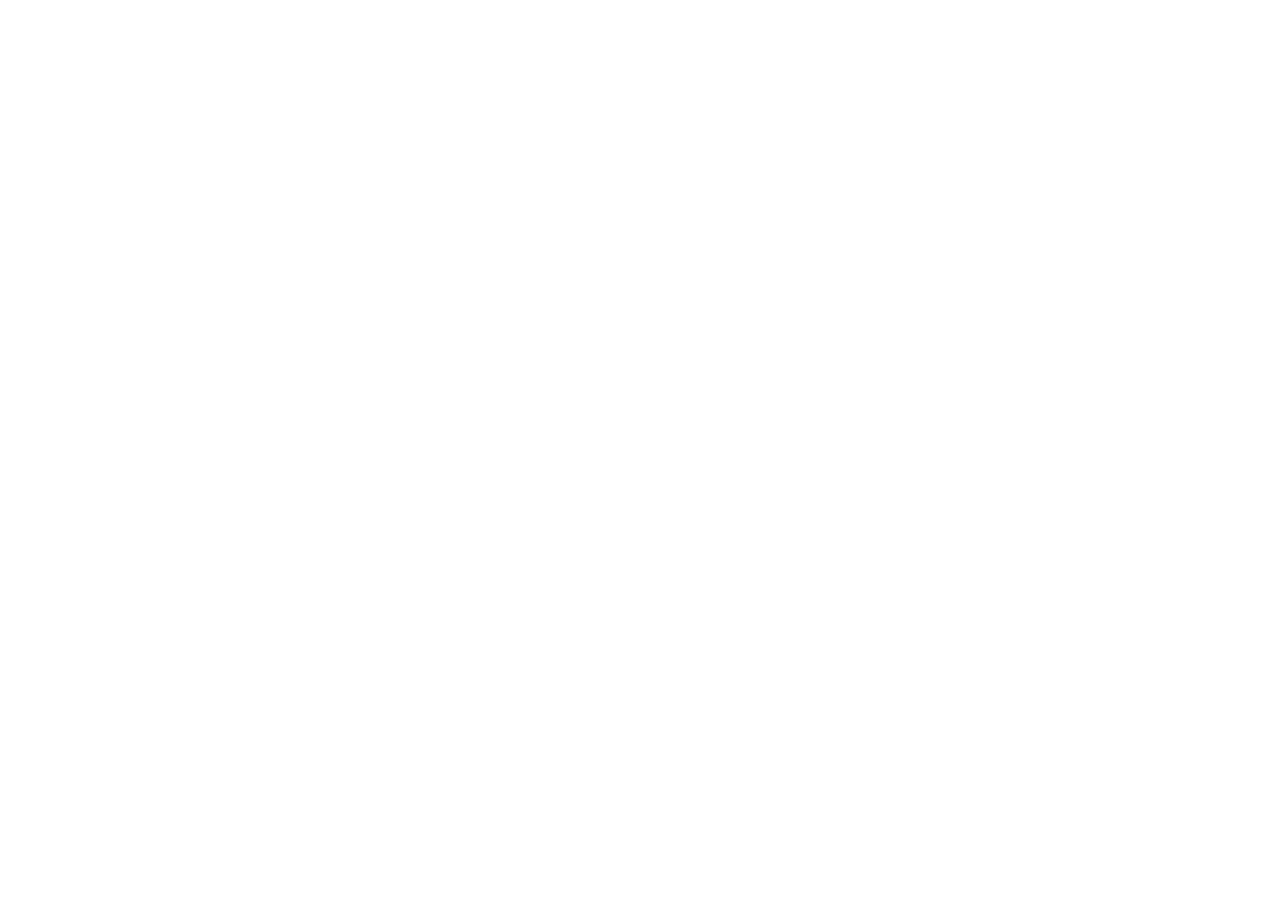
==== index.html @ 4e1a23d3 "init project" ====
<!DOCTYPE html>
<html lang="en">
<head>
  <meta charset="UTF-8">
  <meta http-equiv="X-UA-Compatible" content="IE=edge">
  <meta name="viewport" content="width=device-width, initial-scale=1.0">
  <title>Document</title>
</head>
<body>
  
</body>
</html>
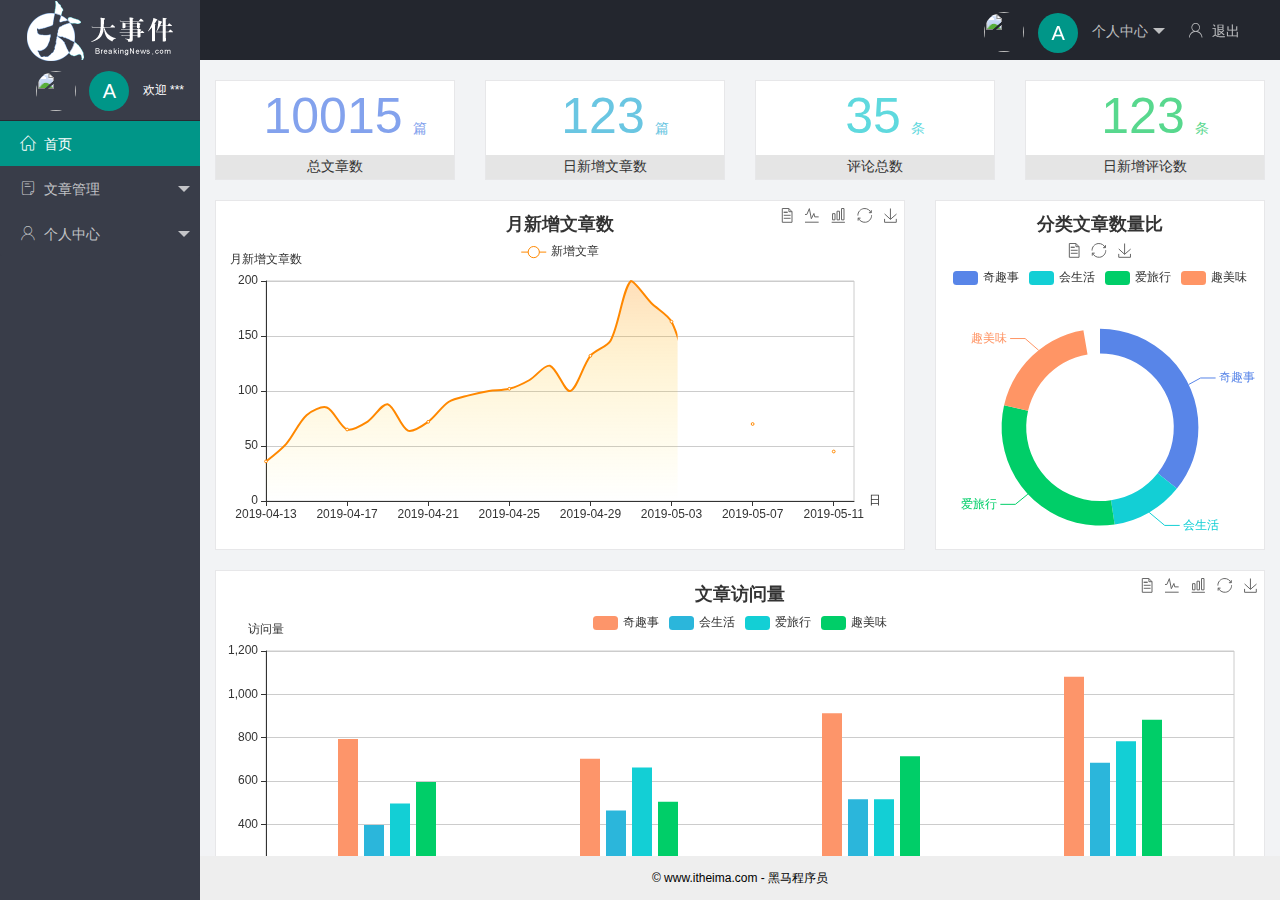
==== commit 43082d09: "完成了首页功能的开发" ====
--- a/index.html
+++ b/index.html
@@ -1,12 +1,97 @@
 <!DOCTYPE html>
 <html lang="en">
+
 <head>
   <meta charset="UTF-8">
   <meta http-equiv="X-UA-Compatible" content="IE=edge">
   <meta name="viewport" content="width=device-width, initial-scale=1.0">
-  <title>Document</title>
+  <title>后台首页</title>
+  <!-- 导入layui样式表 -->
+  <link rel="stylesheet" href="./assets/lib/layui/css/layui.css">
+  <!-- 导入字体图标库 -->
+  <link rel="stylesheet" href="./assets/fonts/iconfont.css">
+  <!-- 导入自己的样式表 -->
+  <link rel="stylesheet" href="./assets/css/index.css">
 </head>
+
 <body>
-  
+  <div class="layui-layout layui-layout-admin">
+    <div class="layui-header">
+      <div class="layui-logo layui-hide-xs layui-bg-black">
+        <img src="./assets/images/logo.png" alt="">
+      </div>
+      <!-- 头部区域（可配合layui 已有的水平导航） -->
+      <ul class="layui-nav layui-layout-right">
+        <li class="layui-nav-item layui-hide layui-show-md-inline-block">
+          <a href="javascript:;">
+            <img src="//tva1.sinaimg.cn/crop.0.0.118.118.180/5db11ff4gw1e77d3nqrv8j203b03cweg.jpg"
+              class="layui-nav-img">
+            <span class="text-avatar">A</span>
+            个人中心
+          </a>
+          <dl class="layui-nav-child">
+            <dd><a href="">基本资料</a></dd>
+            <dd><a href="">更换头像</a></dd>
+            <dd><a href="">重置密码</a></dd>
+          </dl>
+        </li>
+        <li class="layui-nav-item" lay-header-event="menuRight" lay-unselect>
+          <a href="javascript:;" id="btnLogout"><span class="iconfont icon-user
+            "></span>退出</a>
+        </li>
+      </ul>
+    </div>
+
+    <div class="layui-side layui-bg-black">
+      <div class="layui-side-scroll">
+        <!-- 左侧导航区域（可配合layui已有的垂直导航） -->
+        <div class="userinfo">
+          <img src="//tva1.sinaimg.cn/crop.0.0.118.118.180/5db11ff4gw1e77d3nqrv8j203b03cweg.jpg" class="layui-nav-img">
+          <span class="text-avatar">A</span>
+          <span id="welcome">欢迎 ***</span>
+        </div>
+        <ul class="layui-nav layui-nav-tree" lay-shrink="all">
+          <li class="layui-nav-item layui-this"><a href="./home/dashboard.html" target="fm"><span
+                class="iconfont icon-home"></span>首页</a></li>
+          <li class="layui-nav-item">
+            <a class="" href="javascript:;"><span class="iconfont icon-16"></span>文章管理</a>
+            <dl class="layui-nav-child">
+              <dd><a href="javascript:;"><i class="layui-icon layui-icon-app"></i>文章类别</a></dd>
+              <dd><a href="javascript:;"><i class="layui-icon layui-icon-app"></i>文章列表</a></dd>
+              <dd><a href="javascript:;"><i class="layui-icon layui-icon-app"></i>发表文章</a></dd>
+            </dl>
+          </li>
+          <li class="layui-nav-item">
+            <a href="javascript:;"><span class="iconfont icon-user
+              "></span>个人中心</a>
+            <dl class="layui-nav-child">
+              <dd><a href="javascript:;"><i class="layui-icon layui-icon-app"></i>基本资料</a></dd>
+              <dd><a href="javascript:;"><i class="layui-icon layui-icon-app"></i>更换头像</a></dd>
+              <dd><a href="javascript:;"><i class="layui-icon layui-icon-app"></i>重置密码</a></dd>
+            </dl>
+          </li>
+        </ul>
+      </div>
+    </div>
+
+    <div class="layui-body">
+      <!-- 内容主体区域 -->
+      <iframe name="fm" src="./home/dashboard.html" frameborder="0"></iframe>
+    </div>
+
+    <div class="layui-footer">
+      <!-- 底部固定区域 -->
+      © www.itheima.com - 黑马程序员
+    </div>
+  </div>
+  <!-- 导入layui.js文件 -->
+  <script src="./assets/lib/layui/layui.all.js"></script>
+  <!-- 导入jQuery -->
+  <script src="./assets/lib/jquery.js"></script>
+  <!-- 导入自己封装的baseAPI -->
+  <script src="./assets/js/baseAPI.js"></script>
+  <!-- 导入自己的index.js文件 -->
+  <script src="./assets/js/index.js"></script>
 </body>
+
 </html>--- a/assets/lib/layui/css/layui.css
+++ b/assets/lib/layui/css/layui.css
@@ -0,0 +1,2 @@
+/** layui-v2.5.5 MIT License By https://www.layui.com */
+ .layui-inline,img{display:inline-block;vertical-align:middle}h1,h2,h3,h4,h5,h6{font-weight:400}.layui-edge,.layui-header,.layui-inline,.layui-main{position:relative}.layui-body,.layui-edge,.layui-elip{overflow:hidden}.layui-btn,.layui-edge,.layui-inline,img{vertical-align:middle}.layui-btn,.layui-disabled,.layui-icon,.layui-unselect{-moz-user-select:none;-webkit-user-select:none;-ms-user-select:none}.layui-elip,.layui-form-checkbox span,.layui-form-pane .layui-form-label{text-overflow:ellipsis;white-space:nowrap}.layui-breadcrumb,.layui-tree-btnGroup{visibility:hidden}blockquote,body,button,dd,div,dl,dt,form,h1,h2,h3,h4,h5,h6,input,li,ol,p,pre,td,textarea,th,ul{margin:0;padding:0;-webkit-tap-highlight-color:rgba(0,0,0,0)}a:active,a:hover{outline:0}img{border:none}li{list-style:none}table{border-collapse:collapse;border-spacing:0}h4,h5,h6{font-size:100%}button,input,optgroup,option,select,textarea{font-family:inherit;font-size:inherit;font-style:inherit;font-weight:inherit;outline:0}pre{white-space:pre-wrap;white-space:-moz-pre-wrap;white-space:-pre-wrap;white-space:-o-pre-wrap;word-wrap:break-word}body{line-height:24px;font:14px Helvetica Neue,Helvetica,PingFang SC,Tahoma,Arial,sans-serif}hr{height:1px;margin:10px 0;border:0;clear:both}a{color:#333;text-decoration:none}a:hover{color:#777}a cite{font-style:normal;*cursor:pointer}.layui-border-box,.layui-border-box *{box-sizing:border-box}.layui-box,.layui-box *{box-sizing:content-box}.layui-clear{clear:both;*zoom:1}.layui-clear:after{content:'\20';clear:both;*zoom:1;display:block;height:0}.layui-inline{*display:inline;*zoom:1}.layui-edge{display:inline-block;width:0;height:0;border-width:6px;border-style:dashed;border-color:transparent}.layui-edge-top{top:-4px;border-bottom-color:#999;border-bottom-style:solid}.layui-edge-right{border-left-color:#999;border-left-style:solid}.layui-edge-bottom{top:2px;border-top-color:#999;border-top-style:solid}.layui-edge-left{border-right-color:#999;border-right-style:solid}.layui-disabled,.layui-disabled:hover{color:#d2d2d2!important;cursor:not-allowed!important}.layui-circle{border-radius:100%}.layui-show{display:block!important}.layui-hide{display:none!important}@font-face{font-family:layui-icon;src:url(../font/iconfont.eot?v=250);src:url(../font/iconfont.eot?v=250#iefix) format('embedded-opentype'),url(../font/iconfont.woff2?v=250) format('woff2'),url(../font/iconfont.woff?v=250) format('woff'),url(../font/iconfont.ttf?v=250) format('truetype'),url(../font/iconfont.svg?v=250#layui-icon) format('svg')}.layui-icon{font-family:layui-icon!important;font-size:16px;font-style:normal;-webkit-font-smoothing:antialiased;-moz-osx-font-smoothing:grayscale}.layui-icon-reply-fill:before{content:"\e611"}.layui-icon-set-fill:before{content:"\e614"}.layui-icon-menu-fill:before{content:"\e60f"}.layui-icon-search:before{content:"\e615"}.layui-icon-share:before{content:"\e641"}.layui-icon-set-sm:before{content:"\e620"}.layui-icon-engine:before{content:"\e628"}.layui-icon-close:before{content:"\1006"}.layui-icon-close-fill:before{content:"\1007"}.layui-icon-chart-screen:before{content:"\e629"}.layui-icon-star:before{content:"\e600"}.layui-icon-circle-dot:before{content:"\e617"}.layui-icon-chat:before{content:"\e606"}.layui-icon-release:before{content:"\e609"}.layui-icon-list:before{content:"\e60a"}.layui-icon-chart:before{content:"\e62c"}.layui-icon-ok-circle:before{content:"\1005"}.layui-icon-layim-theme:before{content:"\e61b"}.layui-icon-table:before{content:"\e62d"}.layui-icon-right:before{content:"\e602"}.layui-icon-left:before{content:"\e603"}.layui-icon-cart-simple:before{content:"\e698"}.layui-icon-face-cry:before{content:"\e69c"}.layui-icon-face-smile:before{content:"\e6af"}.layui-icon-survey:before{content:"\e6b2"}.layui-icon-tree:before{content:"\e62e"}.layui-icon-upload-circle:before{content:"\e62f"}.layui-icon-add-circle:before{content:"\e61f"}.layui-icon-download-circle:before{content:"\e601"}.layui-icon-templeate-1:before{content:"\e630"}.layui-icon-util:before{content:"\e631"}.layui-icon-face-surprised:before{content:"\e664"}.layui-icon-edit:before{content:"\e642"}.layui-icon-speaker:before{content:"\e645"}.layui-icon-down:before{content:"\e61a"}.layui-icon-file:before{content:"\e621"}.layui-icon-layouts:before{content:"\e632"}.layui-icon-rate-half:before{content:"\e6c9"}.layui-icon-add-circle-fine:before{content:"\e608"}.layui-icon-prev-circle:before{content:"\e633"}.layui-icon-read:before{content:"\e705"}.layui-icon-404:before{content:"\e61c"}.layui-icon-carousel:before{content:"\e634"}.layui-icon-help:before{content:"\e607"}.layui-icon-code-circle:before{content:"\e635"}.layui-icon-water:before{content:"\e636"}.layui-icon-username:before{content:"\e66f"}.layui-icon-find-fill:before{content:"\e670"}.layui-icon-about:before{content:"\e60b"}.layui-icon-location:before{content:"\e715"}.layui-icon-up:before{content:"\e619"}.layui-icon-pause:before{content:"\e651"}.layui-icon-date:before{content:"\e637"}.layui-icon-layim-uploadfile:before{content:"\e61d"}.layui-icon-delete:before{content:"\e640"}.layui-icon-play:before{content:"\e652"}.layui-icon-top:before{content:"\e604"}.layui-icon-friends:before{content:"\e612"}.layui-icon-refresh-3:before{content:"\e9aa"}.layui-icon-ok:before{content:"\e605"}.layui-icon-layer:before{content:"\e638"}.layui-icon-face-smile-fine:before{content:"\e60c"}.layui-icon-dollar:before{content:"\e659"}.layui-icon-group:before{content:"\e613"}.layui-icon-layim-download:before{content:"\e61e"}.layui-icon-picture-fine:before{content:"\e60d"}.layui-icon-link:before{content:"\e64c"}.layui-icon-diamond:before{content:"\e735"}.layui-icon-log:before{content:"\e60e"}.layui-icon-rate-solid:before{content:"\e67a"}.layui-icon-fonts-del:before{content:"\e64f"}.layui-icon-unlink:before{content:"\e64d"}.layui-icon-fonts-clear:before{content:"\e639"}.layui-icon-triangle-r:before{content:"\e623"}.layui-icon-circle:before{content:"\e63f"}.layui-icon-radio:before{content:"\e643"}.layui-icon-align-center:before{content:"\e647"}.layui-icon-align-right:before{content:"\e648"}.layui-icon-align-left:before{content:"\e649"}.layui-icon-loading-1:before{content:"\e63e"}.layui-icon-return:before{content:"\e65c"}.layui-icon-fonts-strong:before{content:"\e62b"}.layui-icon-upload:before{content:"\e67c"}.layui-icon-dialogue:before{content:"\e63a"}.layui-icon-video:before{content:"\e6ed"}.layui-icon-headset:before{content:"\e6fc"}.layui-icon-cellphone-fine:before{content:"\e63b"}.layui-icon-add-1:before{content:"\e654"}.layui-icon-face-smile-b:before{content:"\e650"}.layui-icon-fonts-html:before{content:"\e64b"}.layui-icon-form:before{content:"\e63c"}.layui-icon-cart:before{content:"\e657"}.layui-icon-camera-fill:before{content:"\e65d"}.layui-icon-tabs:before{content:"\e62a"}.layui-icon-fonts-code:before{content:"\e64e"}.layui-icon-fire:before{content:"\e756"}.layui-icon-set:before{content:"\e716"}.layui-icon-fonts-u:before{content:"\e646"}.layui-icon-triangle-d:before{content:"\e625"}.layui-icon-tips:before{content:"\e702"}.layui-icon-picture:before{content:"\e64a"}.layui-icon-more-vertical:before{content:"\e671"}.layui-icon-flag:before{content:"\e66c"}.layui-icon-loading:before{content:"\e63d"}.layui-icon-fonts-i:before{content:"\e644"}.layui-icon-refresh-1:before{content:"\e666"}.layui-icon-rmb:before{content:"\e65e"}.layui-icon-home:before{content:"\e68e"}.layui-icon-user:before{content:"\e770"}.layui-icon-notice:before{content:"\e667"}.layui-icon-login-weibo:before{content:"\e675"}.layui-icon-voice:before{content:"\e688"}.layui-icon-upload-drag:before{content:"\e681"}.layui-icon-login-qq:before{content:"\e676"}.layui-icon-snowflake:before{content:"\e6b1"}.layui-icon-file-b:before{content:"\e655"}.layui-icon-template:before{content:"\e663"}.layui-icon-auz:before{content:"\e672"}.layui-icon-console:before{content:"\e665"}.layui-icon-app:before{content:"\e653"}.layui-icon-prev:before{content:"\e65a"}.layui-icon-website:before{content:"\e7ae"}.layui-icon-next:before{content:"\e65b"}.layui-icon-component:before{content:"\e857"}.layui-icon-more:before{content:"\e65f"}.layui-icon-login-wechat:before{content:"\e677"}.layui-icon-shrink-right:before{content:"\e668"}.layui-icon-spread-left:before{content:"\e66b"}.layui-icon-camera:before{content:"\e660"}.layui-icon-note:before{content:"\e66e"}.layui-icon-refresh:before{content:"\e669"}.layui-icon-female:before{content:"\e661"}.layui-icon-male:before{content:"\e662"}.layui-icon-password:before{content:"\e673"}.layui-icon-senior:before{content:"\e674"}.layui-icon-theme:before{content:"\e66a"}.layui-icon-tread:before{content:"\e6c5"}.layui-icon-praise:before{content:"\e6c6"}.layui-icon-star-fill:before{content:"\e658"}.layui-icon-rate:before{content:"\e67b"}.layui-icon-template-1:before{content:"\e656"}.layui-icon-vercode:before{content:"\e679"}.layui-icon-cellphone:before{content:"\e678"}.layui-icon-screen-full:before{content:"\e622"}.layui-icon-screen-restore:before{content:"\e758"}.layui-icon-cols:before{content:"\e610"}.layui-icon-export:before{content:"\e67d"}.layui-icon-print:before{content:"\e66d"}.layui-icon-slider:before{content:"\e714"}.layui-icon-addition:before{content:"\e624"}.layui-icon-subtraction:before{content:"\e67e"}.layui-icon-service:before{content:"\e626"}.layui-icon-transfer:before{content:"\e691"}.layui-main{width:1140px;margin:0 auto}.layui-header{z-index:1000;height:60px}.layui-header a:hover{transition:all .5s;-webkit-transition:all .5s}.layui-side{position:fixed;left:0;top:0;bottom:0;z-index:999;width:200px;overflow-x:hidden}.layui-side-scroll{position:relative;width:220px;height:100%;overflow-x:hidden}.layui-body{position:absolute;left:200px;right:0;top:0;bottom:0;z-index:998;width:auto;overflow-y:auto;box-sizing:border-box}.layui-layout-body{overflow:hidden}.layui-layout-admin .layui-header{background-color:#23262E}.layui-layout-admin .layui-side{top:60px;width:200px;overflow-x:hidden}.layui-layout-admin .layui-body{position:fixed;top:60px;bottom:44px}.layui-layout-admin .layui-main{width:auto;margin:0 15px}.layui-layout-admin .layui-footer{position:fixed;left:200px;right:0;bottom:0;height:44px;line-height:44px;padding:0 15px;background-color:#eee}.layui-layout-admin .layui-logo{position:absolute;left:0;top:0;width:200px;height:100%;line-height:60px;text-align:center;color:#009688;font-size:16px}.layui-layout-admin .layui-header .layui-nav{background:0 0}.layui-layout-left{position:absolute!important;left:200px;top:0}.layui-layout-right{position:absolute!important;right:0;top:0}.layui-container{position:relative;margin:0 auto;padding:0 15px;box-sizing:border-box}.layui-fluid{position:relative;margin:0 auto;padding:0 15px}.layui-row:after,.layui-row:before{content:'';display:block;clear:both}.layui-col-lg1,.layui-col-lg10,.layui-col-lg11,.layui-col-lg12,.layui-col-lg2,.layui-col-lg3,.layui-col-lg4,.layui-col-lg5,.layui-col-lg6,.layui-col-lg7,.layui-col-lg8,.layui-col-lg9,.layui-col-md1,.layui-col-md10,.layui-col-md11,.layui-col-md12,.layui-col-md2,.layui-col-md3,.layui-col-md4,.layui-col-md5,.layui-col-md6,.layui-col-md7,.layui-col-md8,.layui-col-md9,.layui-col-sm1,.layui-col-sm10,.layui-col-sm11,.layui-col-sm12,.layui-col-sm2,.layui-col-sm3,.layui-col-sm4,.layui-col-sm5,.layui-col-sm6,.layui-col-sm7,.layui-col-sm8,.layui-col-sm9,.layui-col-xs1,.layui-col-xs10,.layui-col-xs11,.layui-col-xs12,.layui-col-xs2,.layui-col-xs3,.layui-col-xs4,.layui-col-xs5,.layui-col-xs6,.layui-col-xs7,.layui-col-xs8,.layui-col-xs9{position:relative;display:block;box-sizing:border-box}.layui-col-xs1,.layui-col-xs10,.layui-col-xs11,.layui-col-xs12,.layui-col-xs2,.layui-col-xs3,.layui-col-xs4,.layui-col-xs5,.layui-col-xs6,.layui-col-xs7,.layui-col-xs8,.layui-col-xs9{float:left}.layui-col-xs1{width:8.33333333%}.layui-col-xs2{width:16.66666667%}.layui-col-xs3{width:25%}.layui-col-xs4{width:33.33333333%}.layui-col-xs5{width:41.66666667%}.layui-col-xs6{width:50%}.layui-col-xs7{width:58.33333333%}.layui-col-xs8{width:66.66666667%}.layui-col-xs9{width:75%}.layui-col-xs10{width:83.33333333%}.layui-col-xs11{width:91.66666667%}.layui-col-xs12{width:100%}.layui-col-xs-offset1{margin-left:8.33333333%}.layui-col-xs-offset2{margin-left:16.66666667%}.layui-col-xs-offset3{margin-left:25%}.layui-col-xs-offset4{margin-left:33.33333333%}.layui-col-xs-offset5{margin-left:41.66666667%}.layui-col-xs-offset6{margin-left:50%}.layui-col-xs-offset7{margin-left:58.33333333%}.layui-col-xs-offset8{margin-left:66.66666667%}.layui-col-xs-offset9{margin-left:75%}.layui-col-xs-offset10{margin-left:83.33333333%}.layui-col-xs-offset11{margin-left:91.66666667%}.layui-col-xs-offset12{margin-left:100%}@media screen and (max-width:768px){.layui-hide-xs{display:none!important}.layui-show-xs-block{display:block!important}.layui-show-xs-inline{display:inline!important}.layui-show-xs-inline-block{display:inline-block!important}}@media screen and (min-width:768px){.layui-container{width:750px}.layui-hide-sm{display:none!important}.layui-show-sm-block{display:block!important}.layui-show-sm-inline{display:inline!important}.layui-show-sm-inline-block{display:inline-block!important}.layui-col-sm1,.layui-col-sm10,.layui-col-sm11,.layui-col-sm12,.layui-col-sm2,.layui-col-sm3,.layui-col-sm4,.layui-col-sm5,.layui-col-sm6,.layui-col-sm7,.layui-col-sm8,.layui-col-sm9{float:left}.layui-col-sm1{width:8.33333333%}.layui-col-sm2{width:16.66666667%}.layui-col-sm3{width:25%}.layui-col-sm4{width:33.33333333%}.layui-col-sm5{width:41.66666667%}.layui-col-sm6{width:50%}.layui-col-sm7{width:58.33333333%}.layui-col-sm8{width:66.66666667%}.layui-col-sm9{width:75%}.layui-col-sm10{width:83.33333333%}.layui-col-sm11{width:91.66666667%}.layui-col-sm12{width:100%}.layui-col-sm-offset1{margin-left:8.33333333%}.layui-col-sm-offset2{margin-left:16.66666667%}.layui-col-sm-offset3{margin-left:25%}.layui-col-sm-offset4{margin-left:33.33333333%}.layui-col-sm-offset5{margin-left:41.66666667%}.layui-col-sm-offset6{margin-left:50%}.layui-col-sm-offset7{margin-left:58.33333333%}.layui-col-sm-offset8{margin-left:66.66666667%}.layui-col-sm-offset9{margin-left:75%}.layui-col-sm-offset10{margin-left:83.33333333%}.layui-col-sm-offset11{margin-left:91.66666667%}.layui-col-sm-offset12{margin-left:100%}}@media screen and (min-width:992px){.layui-container{width:970px}.layui-hide-md{display:none!important}.layui-show-md-block{display:block!important}.layui-show-md-inline{display:inline!important}.layui-show-md-inline-block{display:inline-block!important}.layui-col-md1,.layui-col-md10,.layui-col-md11,.layui-col-md12,.layui-col-md2,.layui-col-md3,.layui-col-md4,.layui-col-md5,.layui-col-md6,.layui-col-md7,.layui-col-md8,.layui-col-md9{float:left}.layui-col-md1{width:8.33333333%}.layui-col-md2{width:16.66666667%}.layui-col-md3{width:25%}.layui-col-md4{width:33.33333333%}.layui-col-md5{width:41.66666667%}.layui-col-md6{width:50%}.layui-col-md7{width:58.33333333%}.layui-col-md8{width:66.66666667%}.layui-col-md9{width:75%}.layui-col-md10{width:83.33333333%}.layui-col-md11{width:91.66666667%}.layui-col-md12{width:100%}.layui-col-md-offset1{margin-left:8.33333333%}.layui-col-md-offset2{margin-left:16.66666667%}.layui-col-md-offset3{margin-left:25%}.layui-col-md-offset4{margin-left:33.33333333%}.layui-col-md-offset5{margin-left:41.66666667%}.layui-col-md-offset6{margin-left:50%}.layui-col-md-offset7{margin-left:58.33333333%}.layui-col-md-offset8{margin-left:66.66666667%}.layui-col-md-offset9{margin-left:75%}.layui-col-md-offset10{margin-left:83.33333333%}.layui-col-md-offset11{margin-left:91.66666667%}.layui-col-md-offset12{margin-left:100%}}@media screen and (min-width:1200px){.layui-container{width:1170px}.layui-hide-lg{display:none!important}.layui-show-lg-block{display:block!important}.layui-show-lg-inline{display:inline!important}.layui-show-lg-inline-block{display:inline-block!important}.layui-col-lg1,.layui-col-lg10,.layui-col-lg11,.layui-col-lg12,.layui-col-lg2,.layui-col-lg3,.layui-col-lg4,.layui-col-lg5,.layui-col-lg6,.layui-col-lg7,.layui-col-lg8,.layui-col-lg9{float:left}.layui-col-lg1{width:8.33333333%}.layui-col-lg2{width:16.66666667%}.layui-col-lg3{width:25%}.layui-col-lg4{width:33.33333333%}.layui-col-lg5{width:41.66666667%}.layui-col-lg6{width:50%}.layui-col-lg7{width:58.33333333%}.layui-col-lg8{width:66.66666667%}.layui-col-lg9{width:75%}.layui-col-lg10{width:83.33333333%}.layui-col-lg11{width:91.66666667%}.layui-col-lg12{width:100%}.layui-col-lg-offset1{margin-left:8.33333333%}.layui-col-lg-offset2{margin-left:16.66666667%}.layui-col-lg-offset3{margin-left:25%}.layui-col-lg-offset4{margin-left:33.33333333%}.layui-col-lg-offset5{margin-left:41.66666667%}.layui-col-lg-offset6{margin-left:50%}.layui-col-lg-offset7{margin-left:58.33333333%}.layui-col-lg-offset8{margin-left:66.66666667%}.layui-col-lg-offset9{margin-left:75%}.layui-col-lg-offset10{margin-left:83.33333333%}.layui-col-lg-offset11{margin-left:91.66666667%}.layui-col-lg-offset12{margin-left:100%}}.layui-col-space1{margin:-.5px}.layui-col-space1>*{padding:.5px}.layui-col-space3{margin:-1.5px}.layui-col-space3>*{padding:1.5px}.layui-col-space5{margin:-2.5px}.layui-col-space5>*{padding:2.5px}.layui-col-space8{margin:-3.5px}.layui-col-space8>*{padding:3.5px}.layui-col-space10{margin:-5px}.layui-col-space10>*{padding:5px}.layui-col-space12{margin:-6px}.layui-col-space12>*{padding:6px}.layui-col-space15{margin:-7.5px}.layui-col-space15>*{padding:7.5px}.layui-col-space18{margin:-9px}.layui-col-space18>*{padding:9px}.layui-col-space20{margin:-10px}.layui-col-space20>*{padding:10px}.layui-col-space22{margin:-11px}.layui-col-space22>*{padding:11px}.layui-col-space25{margin:-12.5px}.layui-col-space25>*{padding:12.5px}.layui-col-space30{margin:-15px}.layui-col-space30>*{padding:15px}.layui-btn,.layui-input,.layui-select,.layui-textarea,.layui-upload-button{outline:0;-webkit-appearance:none;transition:all .3s;-webkit-transition:all .3s;box-sizing:border-box}.layui-elem-quote{margin-bottom:10px;padding:15px;line-height:22px;border-left:5px solid #009688;border-radius:0 2px 2px 0;background-color:#f2f2f2}.layui-quote-nm{border-style:solid;border-width:1px 1px 1px 5px;background:0 0}.layui-elem-field{margin-bottom:10px;padding:0;border-width:1px;border-style:solid}.layui-elem-field legend{margin-left:20px;padding:0 10px;font-size:20px;font-weight:300}.layui-field-title{margin:10px 0 20px;border-width:1px 0 0}.layui-field-box{padding:10px 15px}.layui-field-title .layui-field-box{padding:10px 0}.layui-progress{position:relative;height:6px;border-radius:20px;background-color:#e2e2e2}.layui-progress-bar{position:absolute;left:0;top:0;width:0;max-width:100%;height:6px;border-radius:20px;text-align:right;background-color:#5FB878;transition:all .3s;-webkit-transition:all .3s}.layui-progress-big,.layui-progress-big .layui-progress-bar{height:18px;line-height:18px}.layui-progress-text{position:relative;top:-20px;line-height:18px;font-size:12px;color:#666}.layui-progress-big .layui-progress-text{position:static;padding:0 10px;color:#fff}.layui-collapse{border-width:1px;border-style:solid;border-radius:2px}.layui-colla-content,.layui-colla-item{border-top-width:1px;border-top-style:solid}.layui-colla-item:first-child{border-top:none}.layui-colla-title{position:relative;height:42px;line-height:42px;padding:0 15px 0 35px;color:#333;background-color:#f2f2f2;cursor:pointer;font-size:14px;overflow:hidden}.layui-colla-content{display:none;padding:10px 15px;line-height:22px;color:#666}.layui-colla-icon{position:absolute;left:15px;top:0;font-size:14px}.layui-card{margin-bottom:15px;border-radius:2px;background-color:#fff;box-shadow:0 1px 2px 0 rgba(0,0,0,.05)}.layui-card:last-child{margin-bottom:0}.layui-card-header{position:relative;height:42px;line-height:42px;padding:0 15px;border-bottom:1px solid #f6f6f6;color:#333;border-radius:2px 2px 0 0;font-size:14px}.layui-bg-black,.layui-bg-blue,.layui-bg-cyan,.layui-bg-green,.layui-bg-orange,.layui-bg-red{color:#fff!important}.layui-card-body{position:relative;padding:10px 15px;line-height:24px}.layui-card-body[pad15]{padding:15px}.layui-card-body[pad20]{padding:20px}.layui-card-body .layui-table{margin:5px 0}.layui-card .layui-tab{margin:0}.layui-panel-window{position:relative;padding:15px;border-radius:0;border-top:5px solid #E6E6E6;background-color:#fff}.layui-auxiliar-moving{position:fixed;left:0;right:0;top:0;bottom:0;width:100%;height:100%;background:0 0;z-index:9999999999}.layui-form-label,.layui-form-mid,.layui-form-select,.layui-input-block,.layui-input-inline,.layui-textarea{position:relative}.layui-bg-red{background-color:#FF5722!important}.layui-bg-orange{background-color:#FFB800!important}.layui-bg-green{background-color:#009688!important}.layui-bg-cyan{background-color:#2F4056!important}.layui-bg-blue{background-color:#1E9FFF!important}.layui-bg-black{background-color:#393D49!important}.layui-bg-gray{background-color:#eee!important;color:#666!important}.layui-badge-rim,.layui-colla-content,.layui-colla-item,.layui-collapse,.layui-elem-field,.layui-form-pane .layui-form-item[pane],.layui-form-pane .layui-form-label,.layui-input,.layui-layedit,.layui-layedit-tool,.layui-quote-nm,.layui-select,.layui-tab-bar,.layui-tab-card,.layui-tab-title,.layui-tab-title .layui-this:after,.layui-textarea{border-color:#e6e6e6}.layui-timeline-item:before,hr{background-color:#e6e6e6}.layui-text{line-height:22px;font-size:14px;color:#666}.layui-text h1,.layui-text h2,.layui-text h3{font-weight:500;color:#333}.layui-text h1{font-size:30px}.layui-text h2{font-size:24px}.layui-text h3{font-size:18px}.layui-text a:not(.layui-btn){color:#01AAED}.layui-text a:not(.layui-btn):hover{text-decoration:underline}.layui-text ul{padding:5px 0 5px 15px}.layui-text ul li{margin-top:5px;list-style-type:disc}.layui-text em,.layui-word-aux{color:#999!important;padding:0 5px!important}.layui-btn{display:inline-block;height:38px;line-height:38px;padding:0 18px;background-color:#009688;color:#fff;white-space:nowrap;text-align:center;font-size:14px;border:none;border-radius:2px;cursor:pointer}.layui-btn:hover{opacity:.8;filter:alpha(opacity=80);color:#fff}.layui-btn:active{opacity:1;filter:alpha(opacity=100)}.layui-btn+.layui-btn{margin-left:10px}.layui-btn-container{font-size:0}.layui-btn-container .layui-btn{margin-right:10px;margin-bottom:10px}.layui-btn-container .layui-btn+.layui-btn{margin-left:0}.layui-table .layui-btn-container .layui-btn{margin-bottom:9px}.layui-btn-radius{border-radius:100px}.layui-btn .layui-icon{margin-right:3px;font-size:18px;vertical-align:bottom;vertical-align:middle\9}.layui-btn-primary{border:1px solid #C9C9C9;background-color:#fff;color:#555}.layui-btn-primary:hover{border-color:#009688;color:#333}.layui-btn-normal{background-color:#1E9FFF}.layui-btn-warm{background-color:#FFB800}.layui-btn-danger{background-color:#FF5722}.layui-btn-checked{background-color:#5FB878}.layui-btn-disabled,.layui-btn-disabled:active,.layui-btn-disabled:hover{border:1px solid #e6e6e6;background-color:#FBFBFB;color:#C9C9C9;cursor:not-allowed;opacity:1}.layui-btn-lg{height:44px;line-height:44px;padding:0 25px;font-size:16px}.layui-btn-sm{height:30px;line-height:30px;padding:0 10px;font-size:12px}.layui-btn-sm i{font-size:16px!important}.layui-btn-xs{height:22px;line-height:22px;padding:0 5px;font-size:12px}.layui-btn-xs i{font-size:14px!important}.layui-btn-group{display:inline-block;vertical-align:middle;font-size:0}.layui-btn-group .layui-btn{margin-left:0!important;margin-right:0!important;border-left:1px solid rgba(255,255,255,.5);border-radius:0}.layui-btn-group .layui-btn-primary{border-left:none}.layui-btn-group .layui-btn-primary:hover{border-color:#C9C9C9;color:#009688}.layui-btn-group .layui-btn:first-child{border-left:none;border-radius:2px 0 0 2px}.layui-btn-group .layui-btn-primary:first-child{border-left:1px solid #c9c9c9}.layui-btn-group .layui-btn:last-child{border-radius:0 2px 2px 0}.layui-btn-group .layui-btn+.layui-btn{margin-left:0}.layui-btn-group+.layui-btn-group{margin-left:10px}.layui-btn-fluid{width:100%}.layui-input,.layui-select,.layui-textarea{height:38px;line-height:1.3;line-height:38px\9;border-width:1px;border-style:solid;background-color:#fff;border-radius:2px}.layui-input::-webkit-input-placeholder,.layui-select::-webkit-input-placeholder,.layui-textarea::-webkit-input-placeholder{line-height:1.3}.layui-input,.layui-textarea{display:block;width:100%;padding-left:10px}.layui-input:hover,.layui-textarea:hover{border-color:#D2D2D2!important}.layui-input:focus,.layui-textarea:focus{border-color:#C9C9C9!important}.layui-textarea{min-height:100px;height:auto;line-height:20px;padding:6px 10px;resize:vertical}.layui-select{padding:0 10px}.layui-form input[type=checkbox],.layui-form input[type=radio],.layui-form select{display:none}.layui-form [lay-ignore]{display:initial}.layui-form-item{margin-bottom:15px;clear:both;*zoom:1}.layui-form-item:after{content:'\20';clear:both;*zoom:1;display:block;height:0}.layui-form-label{float:left;display:block;padding:9px 15px;width:80px;font-weight:400;line-height:20px;text-align:right}.layui-form-label-col{display:block;float:none;padding:9px 0;line-height:20px;text-align:left}.layui-form-item .layui-inline{margin-bottom:5px;margin-right:10px}.layui-input-block{margin-left:110px;min-height:36px}.layui-input-inline{display:inline-block;vertical-align:middle}.layui-form-item .layui-input-inline{float:left;width:190px;margin-right:10px}.layui-form-text .layui-input-inline{width:auto}.layui-form-mid{float:left;display:block;padding:9px 0!important;line-height:20px;margin-right:10px}.layui-form-danger+.layui-form-select .layui-input,.layui-form-danger:focus{border-color:#FF5722!important}.layui-form-select .layui-input{padding-right:30px;cursor:pointer}.layui-form-select .layui-edge{position:absolute;right:10px;top:50%;margin-top:-3px;cursor:pointer;border-width:6px;border-top-color:#c2c2c2;border-top-style:solid;transition:all .3s;-webkit-transition:all .3s}.layui-form-select dl{display:none;position:absolute;left:0;top:42px;padding:5px 0;z-index:899;min-width:100%;border:1px solid #d2d2d2;max-height:300px;overflow-y:auto;background-color:#fff;border-radius:2px;box-shadow:0 2px 4px rgba(0,0,0,.12);box-sizing:border-box}.layui-form-select dl dd,.layui-form-select dl dt{padding:0 10px;line-height:36px;white-space:nowrap;overflow:hidden;text-overflow:ellipsis}.layui-form-select dl dt{font-size:12px;color:#999}.layui-form-select dl dd{cursor:pointer}.layui-form-select dl dd:hover{background-color:#f2f2f2;-webkit-transition:.5s all;transition:.5s all}.layui-form-select .layui-select-group dd{padding-left:20px}.layui-form-select dl dd.layui-select-tips{padding-left:10px!important;color:#999}.layui-form-select dl dd.layui-this{background-color:#5FB878;color:#fff}.layui-form-checkbox,.layui-form-select dl dd.layui-disabled{background-color:#fff}.layui-form-selected dl{display:block}.layui-form-checkbox,.layui-form-checkbox *,.layui-form-switch{display:inline-block;vertical-align:middle}.layui-form-selected .layui-edge{margin-top:-9px;-webkit-transform:rotate(180deg);transform:rotate(180deg);margin-top:-3px\9}:root .layui-form-selected .layui-edge{margin-top:-9px\0/IE9}.layui-form-selectup dl{top:auto;bottom:42px}.layui-select-none{margin:5px 0;text-align:center;color:#999}.layui-select-disabled .layui-disabled{border-color:#eee!important}.layui-select-disabled .layui-edge{border-top-color:#d2d2d2}.layui-form-checkbox{position:relative;height:30px;line-height:30px;margin-right:10px;padding-right:30px;cursor:pointer;font-size:0;-webkit-transition:.1s linear;transition:.1s linear;box-sizing:border-box}.layui-form-checkbox span{padding:0 10px;height:100%;font-size:14px;border-radius:2px 0 0 2px;background-color:#d2d2d2;color:#fff;overflow:hidden}.layui-form-checkbox:hover span{background-color:#c2c2c2}.layui-form-checkbox i{position:absolute;right:0;top:0;width:30px;height:28px;border:1px solid #d2d2d2;border-left:none;border-radius:0 2px 2px 0;color:#fff;font-size:20px;text-align:center}.layui-form-checkbox:hover i{border-color:#c2c2c2;color:#c2c2c2}.layui-form-checked,.layui-form-checked:hover{border-color:#5FB878}.layui-form-checked span,.layui-form-checked:hover span{background-color:#5FB878}.layui-form-checked i,.layui-form-checked:hover i{color:#5FB878}.layui-form-item .layui-form-checkbox{margin-top:4px}.layui-form-checkbox[lay-skin=primary]{height:auto!important;line-height:normal!important;min-width:18px;min-height:18px;border:none!important;margin-right:0;padding-left:28px;padding-right:0;background:0 0}.layui-form-checkbox[lay-skin=primary] span{padding-left:0;padding-right:15px;line-height:18px;background:0 0;color:#666}.layui-form-checkbox[lay-skin=primary] i{right:auto;left:0;width:16px;height:16px;line-height:16px;border:1px solid #d2d2d2;font-size:12px;border-radius:2px;background-color:#fff;-webkit-transition:.1s linear;transition:.1s linear}.layui-form-checkbox[lay-skin=primary]:hover i{border-color:#5FB878;color:#fff}.layui-form-checked[lay-skin=primary] i{border-color:#5FB878!important;background-color:#5FB878;color:#fff}.layui-checkbox-disbaled[lay-skin=primary] span{background:0 0!important;color:#c2c2c2}.layui-checkbox-disbaled[lay-skin=primary]:hover i{border-color:#d2d2d2}.layui-form-item .layui-form-checkbox[lay-skin=primary]{margin-top:10px}.layui-form-switch{position:relative;height:22px;line-height:22px;min-width:35px;padding:0 5px;margin-top:8px;border:1px solid #d2d2d2;border-radius:20px;cursor:pointer;background-color:#fff;-webkit-transition:.1s linear;transition:.1s linear}.layui-form-switch i{position:absolute;left:5px;top:3px;width:16px;height:16px;border-radius:20px;background-color:#d2d2d2;-webkit-transition:.1s linear;transition:.1s linear}.layui-form-switch em{position:relative;top:0;width:25px;margin-left:21px;padding:0!important;text-align:center!important;color:#999!important;font-style:normal!important;font-size:12px}.layui-form-onswitch{border-color:#5FB878;background-color:#5FB878}.layui-checkbox-disbaled,.layui-checkbox-disbaled i{border-color:#e2e2e2!important}.layui-form-onswitch i{left:100%;margin-left:-21px;background-color:#fff}.layui-form-onswitch em{margin-left:5px;margin-right:21px;color:#fff!important}.layui-checkbox-disbaled span{background-color:#e2e2e2!important}.layui-checkbox-disbaled:hover i{color:#fff!important}[lay-radio]{display:none}.layui-form-radio,.layui-form-radio *{display:inline-block;vertical-align:middle}.layui-form-radio{line-height:28px;margin:6px 10px 0 0;padding-right:10px;cursor:pointer;font-size:0}.layui-form-radio *{font-size:14px}.layui-form-radio>i{margin-right:8px;font-size:22px;color:#c2c2c2}.layui-form-radio>i:hover,.layui-form-radioed>i{color:#5FB878}.layui-radio-disbaled>i{color:#e2e2e2!important}.layui-form-pane .layui-form-label{width:110px;padding:8px 15px;height:38px;line-height:20px;border-width:1px;border-style:solid;border-radius:2px 0 0 2px;text-align:center;background-color:#FBFBFB;overflow:hidden;box-sizing:border-box}.layui-form-pane .layui-input-inline{margin-left:-1px}.layui-form-pane .layui-input-block{margin-left:110px;left:-1px}.layui-form-pane .layui-input{border-radius:0 2px 2px 0}.layui-form-pane .layui-form-text .layui-form-label{float:none;width:100%;border-radius:2px;box-sizing:border-box;text-align:left}.layui-form-pane .layui-form-text .layui-input-inline{display:block;margin:0;top:-1px;clear:both}.layui-form-pane .layui-form-text .layui-input-block{margin:0;left:0;top:-1px}.layui-form-pane .layui-form-text .layui-textarea{min-height:100px;border-radius:0 0 2px 2px}.layui-form-pane .layui-form-checkbox{margin:4px 0 4px 10px}.layui-form-pane .layui-form-radio,.layui-form-pane .layui-form-switch{margin-top:6px;margin-left:10px}.layui-form-pane .layui-form-item[pane]{position:relative;border-width:1px;border-style:solid}.layui-form-pane .layui-form-item[pane] .layui-form-label{position:absolute;left:0;top:0;height:100%;border-width:0 1px 0 0}.layui-form-pane .layui-form-item[pane] .layui-input-inline{margin-left:110px}@media screen and (max-width:450px){.layui-form-item .layui-form-label{text-overflow:ellipsis;overflow:hidden;white-space:nowrap}.layui-form-item .layui-inline{display:block;margin-right:0;margin-bottom:20px;clear:both}.layui-form-item .layui-inline:after{content:'\20';clear:both;display:block;height:0}.layui-form-item .layui-input-inline{display:block;float:none;left:-3px;width:auto;margin:0 0 10px 112px}.layui-form-item .layui-input-inline+.layui-form-mid{margin-left:110px;top:-5px;padding:0}.layui-form-item .layui-form-checkbox{margin-right:5px;margin-bottom:5px}}.layui-layedit{border-width:1px;border-style:solid;border-radius:2px}.layui-layedit-tool{padding:3px 5px;border-bottom-width:1px;border-bottom-style:solid;font-size:0}.layedit-tool-fixed{position:fixed;top:0;border-top:1px solid #e2e2e2}.layui-layedit-tool .layedit-tool-mid,.layui-layedit-tool .layui-icon{display:inline-block;vertical-align:middle;text-align:center;font-size:14px}.layui-layedit-tool .layui-icon{position:relative;width:32px;height:30px;line-height:30px;margin:3px 5px;color:#777;cursor:pointer;border-radius:2px}.layui-layedit-tool .layui-icon:hover{color:#393D49}.layui-layedit-tool .layui-icon:active{color:#000}.layui-layedit-tool .layedit-tool-active{background-color:#e2e2e2;color:#000}.layui-layedit-tool .layui-disabled,.layui-layedit-tool .layui-disabled:hover{color:#d2d2d2;cursor:not-allowed}.layui-layedit-tool .layedit-tool-mid{width:1px;height:18px;margin:0 10px;background-color:#d2d2d2}.layedit-tool-html{width:50px!important;font-size:30px!important}.layedit-tool-b,.layedit-tool-code,.layedit-tool-help{font-size:16px!important}.layedit-tool-d,.layedit-tool-face,.layedit-tool-image,.layedit-tool-unlink{font-size:18px!important}.layedit-tool-image input{position:absolute;font-size:0;left:0;top:0;width:100%;height:100%;opacity:.01;filter:Alpha(opacity=1);cursor:pointer}.layui-layedit-iframe iframe{display:block;width:100%}#LAY_layedit_code{overflow:hidden}.layui-laypage{display:inline-block;*display:inline;*zoom:1;vertical-align:middle;margin:10px 0;font-size:0}.layui-laypage>a:first-child,.layui-laypage>a:first-child em{border-radius:2px 0 0 2px}.layui-laypage>a:last-child,.layui-laypage>a:last-child em{border-radius:0 2px 2px 0}.layui-laypage>:first-child{margin-left:0!important}.layui-laypage>:last-child{margin-right:0!important}.layui-laypage a,.layui-laypage button,.layui-laypage input,.layui-laypage select,.layui-laypage span{border:1px solid #e2e2e2}.layui-laypage a,.layui-laypage span{display:inline-block;*display:inline;*zoom:1;vertical-align:middle;padding:0 15px;height:28px;line-height:28px;margin:0 -1px 5px 0;background-color:#fff;color:#333;font-size:12px}.layui-flow-more a *,.layui-laypage input,.layui-table-view select[lay-ignore]{display:inline-block}.layui-laypage a:hover{color:#009688}.layui-laypage em{font-style:normal}.layui-laypage .layui-laypage-spr{color:#999;font-weight:700}.layui-laypage a{text-decoration:none}.layui-laypage .layui-laypage-curr{position:relative}.layui-laypage .layui-laypage-curr em{position:relative;color:#fff}.layui-laypage .layui-laypage-curr .layui-laypage-em{position:absolute;left:-1px;top:-1px;padding:1px;width:100%;height:100%;background-color:#009688}.layui-laypage-em{border-radius:2px}.layui-laypage-next em,.layui-laypage-prev em{font-family:Sim sun;font-size:16px}.layui-laypage .layui-laypage-count,.layui-laypage .layui-laypage-limits,.layui-laypage .layui-laypage-refresh,.layui-laypage .layui-laypage-skip{margin-left:10px;margin-right:10px;padding:0;border:none}.layui-laypage .layui-laypage-limits,.layui-laypage .layui-laypage-refresh{vertical-align:top}.layui-laypage .layui-laypage-refresh i{font-size:18px;cursor:pointer}.layui-laypage select{height:22px;padding:3px;border-radius:2px;cursor:pointer}.layui-laypage .layui-laypage-skip{height:30px;line-height:30px;color:#999}.layui-laypage button,.layui-laypage input{height:30px;line-height:30px;border-radius:2px;vertical-align:top;background-color:#fff;box-sizing:border-box}.layui-laypage input{width:40px;margin:0 10px;padding:0 3px;text-align:center}.layui-laypage input:focus,.layui-laypage select:focus{border-color:#009688!important}.layui-laypage button{margin-left:10px;padding:0 10px;cursor:pointer}.layui-table,.layui-table-view{margin:10px 0}.layui-flow-more{margin:10px 0;text-align:center;color:#999;font-size:14px}.layui-flow-more a{height:32px;line-height:32px}.layui-flow-more a *{vertical-align:top}.layui-flow-more a cite{padding:0 20px;border-radius:3px;background-color:#eee;color:#333;font-style:normal}.layui-flow-more a cite:hover{opacity:.8}.layui-flow-more a i{font-size:30px;color:#737383}.layui-table{width:100%;background-color:#fff;color:#666}.layui-table tr{transition:all .3s;-webkit-transition:all .3s}.layui-table th{text-align:left;font-weight:400}.layui-table tbody tr:hover,.layui-table thead tr,.layui-table-click,.layui-table-header,.layui-table-hover,.layui-table-mend,.layui-table-patch,.layui-table-tool,.layui-table-total,.layui-table-total tr,.layui-table[lay-even] tr:nth-child(even){background-color:#f2f2f2}.layui-table td,.layui-table th,.layui-table-col-set,.layui-table-fixed-r,.layui-table-grid-down,.layui-table-header,.layui-table-page,.layui-table-tips-main,.layui-table-tool,.layui-table-total,.layui-table-view,.layui-table[lay-skin=line],.layui-table[lay-skin=row]{border-width:1px;border-style:solid;border-color:#e6e6e6}.layui-table td,.layui-table th{position:relative;padding:9px 15px;min-height:20px;line-height:20px;font-size:14px}.layui-table[lay-skin=line] td,.layui-table[lay-skin=line] th{border-width:0 0 1px}.layui-table[lay-skin=row] td,.layui-table[lay-skin=row] th{border-width:0 1px 0 0}.layui-table[lay-skin=nob] td,.layui-table[lay-skin=nob] th{border:none}.layui-table img{max-width:100px}.layui-table[lay-size=lg] td,.layui-table[lay-size=lg] th{padding:15px 30px}.layui-table-view .layui-table[lay-size=lg] .layui-table-cell{height:40px;line-height:40px}.layui-table[lay-size=sm] td,.layui-table[lay-size=sm] th{font-size:12px;padding:5px 10px}.layui-table-view .layui-table[lay-size=sm] .layui-table-cell{height:20px;line-height:20px}.layui-table[lay-data]{display:none}.layui-table-box{position:relative;overflow:hidden}.layui-table-view .layui-table{position:relative;width:auto;margin:0}.layui-table-view .layui-table[lay-skin=line]{border-width:0 1px 0 0}.layui-table-view .layui-table[lay-skin=row]{border-width:0 0 1px}.layui-table-view .layui-table td,.layui-table-view .layui-table th{padding:5px 0;border-top:none;border-left:none}.layui-table-view .layui-table th.layui-unselect .layui-table-cell span{cursor:pointer}.layui-table-view .layui-table td{cursor:default}.layui-table-view .layui-table td[data-edit=text]{cursor:text}.layui-table-view .layui-form-checkbox[lay-skin=primary] i{width:18px;height:18px}.layui-table-view .layui-form-radio{line-height:0;padding:0}.layui-table-view .layui-form-radio>i{margin:0;font-size:20px}.layui-table-init{position:absolute;left:0;top:0;width:100%;height:100%;text-align:center;z-index:110}.layui-table-init .layui-icon{position:absolute;left:50%;top:50%;margin:-15px 0 0 -15px;font-size:30px;color:#c2c2c2}.layui-table-header{border-width:0 0 1px;overflow:hidden}.layui-table-header .layui-table{margin-bottom:-1px}.layui-table-tool .layui-inline[lay-event]{position:relative;width:26px;height:26px;padding:5px;line-height:16px;margin-right:10px;text-align:center;color:#333;border:1px solid #ccc;cursor:pointer;-webkit-transition:.5s all;transition:.5s all}.layui-table-tool .layui-inline[lay-event]:hover{border:1px solid #999}.layui-table-tool-temp{padding-right:120px}.layui-table-tool-self{position:absolute;right:17px;top:10px}.layui-table-tool .layui-table-tool-self .layui-inline[lay-event]{margin:0 0 0 10px}.layui-table-tool-panel{position:absolute;top:29px;left:-1px;padding:5px 0;min-width:150px;min-height:40px;border:1px solid #d2d2d2;text-align:left;overflow-y:auto;background-color:#fff;box-shadow:0 2px 4px rgba(0,0,0,.12)}.layui-table-cell,.layui-table-tool-panel li{overflow:hidden;text-overflow:ellipsis;white-space:nowrap}.layui-table-tool-panel li{padding:0 10px;line-height:30px;-webkit-transition:.5s all;transition:.5s all}.layui-table-tool-panel li .layui-form-checkbox[lay-skin=primary]{width:100%;padding-left:28px}.layui-table-tool-panel li:hover{background-color:#f2f2f2}.layui-table-tool-panel li .layui-form-checkbox[lay-skin=primary] i{position:absolute;left:0;top:0}.layui-table-tool-panel li .layui-form-checkbox[lay-skin=primary] span{padding:0}.layui-table-tool .layui-table-tool-self .layui-table-tool-panel{left:auto;right:-1px}.layui-table-col-set{position:absolute;right:0;top:0;width:20px;height:100%;border-width:0 0 0 1px;background-color:#fff}.layui-table-sort{width:10px;height:20px;margin-left:5px;cursor:pointer!important}.layui-table-sort .layui-edge{position:absolute;left:5px;border-width:5px}.layui-table-sort .layui-table-sort-asc{top:3px;border-top:none;border-bottom-style:solid;border-bottom-color:#b2b2b2}.layui-table-sort .layui-table-sort-asc:hover{border-bottom-color:#666}.layui-table-sort .layui-table-sort-desc{bottom:5px;border-bottom:none;border-top-style:solid;border-top-color:#b2b2b2}.layui-table-sort .layui-table-sort-desc:hover{border-top-color:#666}.layui-table-sort[lay-sort=asc] .layui-table-sort-asc{border-bottom-color:#000}.layui-table-sort[lay-sort=desc] .layui-table-sort-desc{border-top-color:#000}.layui-table-cell{height:28px;line-height:28px;padding:0 15px;position:relative;box-sizing:border-box}.layui-table-cell .layui-form-checkbox[lay-skin=primary]{top:-1px;padding:0}.layui-table-cell .layui-table-link{color:#01AAED}.laytable-cell-checkbox,.laytable-cell-numbers,.laytable-cell-radio,.laytable-cell-space{padding:0;text-align:center}.layui-table-body{position:relative;overflow:auto;margin-right:-1px;margin-bottom:-1px}.layui-table-body .layui-none{line-height:26px;padding:15px;text-align:center;color:#999}.layui-table-fixed{position:absolute;left:0;top:0;z-index:101}.layui-table-fixed .layui-table-body{overflow:hidden}.layui-table-fixed-l{box-shadow:0 -1px 8px rgba(0,0,0,.08)}.layui-table-fixed-r{left:auto;right:-1px;border-width:0 0 0 1px;box-shadow:-1px 0 8px rgba(0,0,0,.08)}.layui-table-fixed-r .layui-table-header{position:relative;overflow:visible}.layui-table-mend{position:absolute;right:-49px;top:0;height:100%;width:50px}.layui-table-tool{position:relative;z-index:890;width:100%;min-height:50px;line-height:30px;padding:10px 15px;border-width:0 0 1px}.layui-table-tool .layui-btn-container{margin-bottom:-10px}.layui-table-page,.layui-table-total{border-width:1px 0 0;margin-bottom:-1px;overflow:hidden}.layui-table-page{position:relative;width:100%;padding:7px 7px 0;height:41px;font-size:12px;white-space:nowrap}.layui-table-page>div{height:26px}.layui-table-page .layui-laypage{margin:0}.layui-table-page .layui-laypage a,.layui-table-page .layui-laypage span{height:26px;line-height:26px;margin-bottom:10px;border:none;background:0 0}.layui-table-page .layui-laypage a,.layui-table-page .layui-laypage span.layui-laypage-curr{padding:0 12px}.layui-table-page .layui-laypage span{margin-left:0;padding:0}.layui-table-page .layui-laypage .layui-laypage-prev{margin-left:-7px!important}.layui-table-page .layui-laypage .layui-laypage-curr .layui-laypage-em{left:0;top:0;padding:0}.layui-table-page .layui-laypage button,.layui-table-page .layui-laypage input{height:26px;line-height:26px}.layui-table-page .layui-laypage input{width:40px}.layui-table-page .layui-laypage button{padding:0 10px}.layui-table-page select{height:18px}.layui-table-patch .layui-table-cell{padding:0;width:30px}.layui-table-edit{position:absolute;left:0;top:0;width:100%;height:100%;padding:0 14px 1px;border-radius:0;box-shadow:1px 1px 20px rgba(0,0,0,.15)}.layui-table-edit:focus{border-color:#5FB878!important}select.layui-table-edit{padding:0 0 0 10px;border-color:#C9C9C9}.layui-table-view .layui-form-checkbox,.layui-table-view .layui-form-radio,.layui-table-view .layui-form-switch{top:0;margin:0;box-sizing:content-box}.layui-table-view .layui-form-checkbox{top:-1px;height:26px;line-height:26px}.layui-table-view .layui-form-checkbox i{height:26px}.layui-table-grid .layui-table-cell{overflow:visible}.layui-table-grid-down{position:absolute;top:0;right:0;width:26px;height:100%;padding:5px 0;border-width:0 0 0 1px;text-align:center;background-color:#fff;color:#999;cursor:pointer}.layui-table-grid-down .layui-icon{position:absolute;top:50%;left:50%;margin:-8px 0 0 -8px}.layui-table-grid-down:hover{background-color:#fbfbfb}body .layui-table-tips .layui-layer-content{background:0 0;padding:0;box-shadow:0 1px 6px rgba(0,0,0,.12)}.layui-table-tips-main{margin:-44px 0 0 -1px;max-height:150px;padding:8px 15px;font-size:14px;overflow-y:scroll;background-color:#fff;color:#666}.layui-table-tips-c{position:absolute;right:-3px;top:-13px;width:20px;height:20px;padding:3px;cursor:pointer;background-color:#666;border-radius:50%;color:#fff}.layui-table-tips-c:hover{background-color:#777}.layui-table-tips-c:before{position:relative;right:-2px}.layui-upload-file{display:none!important;opacity:.01;filter:Alpha(opacity=1)}.layui-upload-drag,.layui-upload-form,.layui-upload-wrap{display:inline-block}.layui-upload-list{margin:10px 0}.layui-upload-choose{padding:0 10px;color:#999}.layui-upload-drag{position:relative;padding:30px;border:1px dashed #e2e2e2;background-color:#fff;text-align:center;cursor:pointer;color:#999}.layui-upload-drag .layui-icon{font-size:50px;color:#009688}.layui-upload-drag[lay-over]{border-color:#009688}.layui-upload-iframe{position:absolute;width:0;height:0;border:0;visibility:hidden}.layui-upload-wrap{position:relative;vertical-align:middle}.layui-upload-wrap .layui-upload-file{display:block!important;position:absolute;left:0;top:0;z-index:10;font-size:100px;width:100%;height:100%;opacity:.01;filter:Alpha(opacity=1);cursor:pointer}.layui-transfer-active,.layui-transfer-box{display:inline-block;vertical-align:middle}.layui-transfer-box,.layui-transfer-header,.layui-transfer-search{border-width:0;border-style:solid;border-color:#e6e6e6}.layui-transfer-box{position:relative;border-width:1px;width:200px;height:360px;border-radius:2px;background-color:#fff}.layui-transfer-box .layui-form-checkbox{width:100%;margin:0!important}.layui-transfer-header{height:38px;line-height:38px;padding:0 10px;border-bottom-width:1px}.layui-transfer-search{position:relative;padding:10px;border-bottom-width:1px}.layui-transfer-search .layui-input{height:32px;padding-left:30px;font-size:12px}.layui-transfer-search .layui-icon-search{position:absolute;left:20px;top:50%;margin-top:-8px;color:#666}.layui-transfer-active{margin:0 15px}.layui-transfer-active .layui-btn{display:block;margin:0;padding:0 15px;background-color:#5FB878;border-color:#5FB878;color:#fff}.layui-transfer-active .layui-btn-disabled{background-color:#FBFBFB;border-color:#e6e6e6;color:#C9C9C9}.layui-transfer-active .layui-btn:first-child{margin-bottom:15px}.layui-transfer-active .layui-btn .layui-icon{margin:0;font-size:14px!important}.layui-transfer-data{padding:5px 0;overflow:auto}.layui-transfer-data li{height:32px;line-height:32px;padding:0 10px}.layui-transfer-data li:hover{background-color:#f2f2f2;transition:.5s all}.layui-transfer-data .layui-none{padding:15px 10px;text-align:center;color:#999}.layui-nav{position:relative;padding:0 20px;background-color:#393D49;color:#fff;border-radius:2px;font-size:0;box-sizing:border-box}.layui-nav *{font-size:14px}.layui-nav .layui-nav-item{position:relative;display:inline-block;*display:inline;*zoom:1;vertical-align:middle;line-height:60px}.layui-nav .layui-nav-item a{display:block;padding:0 20px;color:#fff;color:rgba(255,255,255,.7);transition:all .3s;-webkit-transition:all .3s}.layui-nav .layui-this:after,.layui-nav-bar,.layui-nav-tree .layui-nav-itemed:after{position:absolute;left:0;top:0;width:0;height:5px;background-color:#5FB878;transition:all .2s;-webkit-transition:all .2s}.layui-nav-bar{z-index:1000}.layui-nav .layui-nav-item a:hover,.layui-nav .layui-this a{color:#fff}.layui-nav .layui-this:after{content:'';top:auto;bottom:0;width:100%}.layui-nav-img{width:30px;height:30px;margin-right:10px;border-radius:50%}.layui-nav .layui-nav-more{content:'';width:0;height:0;border-style:solid dashed dashed;border-color:#fff transparent transparent;overflow:hidden;cursor:pointer;transition:all .2s;-webkit-transition:all .2s;position:absolute;top:50%;right:3px;margin-top:-3px;border-width:6px;border-top-color:rgba(255,255,255,.7)}.layui-nav .layui-nav-mored,.layui-nav-itemed>a .layui-nav-more{margin-top:-9px;border-style:dashed dashed solid;border-color:transparent transparent #fff}.layui-nav-child{display:none;position:absolute;left:0;top:65px;min-width:100%;line-height:36px;padding:5px 0;box-shadow:0 2px 4px rgba(0,0,0,.12);border:1px solid #d2d2d2;background-color:#fff;z-index:100;border-radius:2px;white-space:nowrap}.layui-nav .layui-nav-child a{color:#333}.layui-nav .layui-nav-child a:hover{background-color:#f2f2f2;color:#000}.layui-nav-child dd{position:relative}.layui-nav .layui-nav-child dd.layui-this a,.layui-nav-child dd.layui-this{background-color:#5FB878;color:#fff}.layui-nav-child dd.layui-this:after{display:none}.layui-nav-tree{width:200px;padding:0}.layui-nav-tree .layui-nav-item{display:block;width:100%;line-height:45px}.layui-nav-tree .layui-nav-item a{position:relative;height:45px;line-height:45px;text-overflow:ellipsis;overflow:hidden;white-space:nowrap}.layui-nav-tree .layui-nav-item a:hover{background-color:#4E5465}.layui-nav-tree .layui-nav-bar{width:5px;height:0;background-color:#009688}.layui-nav-tree .layui-nav-child dd.layui-this,.layui-nav-tree .layui-nav-child dd.layui-this a,.layui-nav-tree .layui-this,.layui-nav-tree .layui-this>a,.layui-nav-tree .layui-this>a:hover{background-color:#009688;color:#fff}.layui-nav-tree .layui-this:after{display:none}.layui-nav-itemed>a,.layui-nav-tree .layui-nav-title a,.layui-nav-tree .layui-nav-title a:hover{color:#fff!important}.layui-nav-tree .layui-nav-child{position:relative;z-index:0;top:0;border:none;box-shadow:none}.layui-nav-tree .layui-nav-child a{height:40px;line-height:40px;color:#fff;color:rgba(255,255,255,.7)}.layui-nav-tree .layui-nav-child,.layui-nav-tree .layui-nav-child a:hover{background:0 0;color:#fff}.layui-nav-tree .layui-nav-more{right:10px}.layui-nav-itemed>.layui-nav-child{display:block;padding:0;background-color:rgba(0,0,0,.3)!important}.layui-nav-itemed>.layui-nav-child>.layui-this>.layui-nav-child{display:block}.layui-nav-side{position:fixed;top:0;bottom:0;left:0;overflow-x:hidden;z-index:999}.layui-bg-blue .layui-nav-bar,.layui-bg-blue .layui-nav-itemed:after,.layui-bg-blue .layui-this:after{background-color:#93D1FF}.layui-bg-blue .layui-nav-child dd.layui-this{background-color:#1E9FFF}.layui-bg-blue .layui-nav-itemed>a,.layui-nav-tree.layui-bg-blue .layui-nav-title a,.layui-nav-tree.layui-bg-blue .layui-nav-title a:hover{background-color:#007DDB!important}.layui-breadcrumb{font-size:0}.layui-breadcrumb>*{font-size:14px}.layui-breadcrumb a{color:#999!important}.layui-breadcrumb a:hover{color:#5FB878!important}.layui-breadcrumb a cite{color:#666;font-style:normal}.layui-breadcrumb span[lay-separator]{margin:0 10px;color:#999}.layui-tab{margin:10px 0;text-align:left!important}.layui-tab[overflow]>.layui-tab-title{overflow:hidden}.layui-tab-title{position:relative;left:0;height:40px;white-space:nowrap;font-size:0;border-bottom-width:1px;border-bottom-style:solid;transition:all .2s;-webkit-transition:all .2s}.layui-tab-title li{display:inline-block;*display:inline;*zoom:1;vertical-align:middle;font-size:14px;transition:all .2s;-webkit-transition:all .2s;position:relative;line-height:40px;min-width:65px;padding:0 15px;text-align:center;cursor:pointer}.layui-tab-title li a{display:block}.layui-tab-title .layui-this{color:#000}.layui-tab-title .layui-this:after{position:absolute;left:0;top:0;content:'';width:100%;height:41px;border-width:1px;border-style:solid;border-bottom-color:#fff;border-radius:2px 2px 0 0;box-sizing:border-box;pointer-events:none}.layui-tab-bar{position:absolute;right:0;top:0;z-index:10;width:30px;height:39px;line-height:39px;border-width:1px;border-style:solid;border-radius:2px;text-align:center;background-color:#fff;cursor:pointer}.layui-tab-bar .layui-icon{position:relative;display:inline-block;top:3px;transition:all .3s;-webkit-transition:all .3s}.layui-tab-item{display:none}.layui-tab-more{padding-right:30px;height:auto!important;white-space:normal!important}.layui-tab-more li.layui-this:after{border-bottom-color:#e2e2e2;border-radius:2px}.layui-tab-more .layui-tab-bar .layui-icon{top:-2px;top:3px\9;-webkit-transform:rotate(180deg);transform:rotate(180deg)}:root .layui-tab-more .layui-tab-bar .layui-icon{top:-2px\0/IE9}.layui-tab-content{padding:10px}.layui-tab-title li .layui-tab-close{position:relative;display:inline-block;width:18px;height:18px;line-height:20px;margin-left:8px;top:1px;text-align:center;font-size:14px;color:#c2c2c2;transition:all .2s;-webkit-transition:all .2s}.layui-tab-title li .layui-tab-close:hover{border-radius:2px;background-color:#FF5722;color:#fff}.layui-tab-brief>.layui-tab-title .layui-this{color:#009688}.layui-tab-brief>.layui-tab-more li.layui-this:after,.layui-tab-brief>.layui-tab-title .layui-this:after{border:none;border-radius:0;border-bottom:2px solid #5FB878}.layui-tab-brief[overflow]>.layui-tab-title .layui-this:after{top:-1px}.layui-tab-card{border-width:1px;border-style:solid;border-radius:2px;box-shadow:0 2px 5px 0 rgba(0,0,0,.1)}.layui-tab-card>.layui-tab-title{background-color:#f2f2f2}.layui-tab-card>.layui-tab-title li{margin-right:-1px;margin-left:-1px}.layui-tab-card>.layui-tab-title .layui-this{background-color:#fff}.layui-tab-card>.layui-tab-title .layui-this:after{border-top:none;border-width:1px;border-bottom-color:#fff}.layui-tab-card>.layui-tab-title .layui-tab-bar{height:40px;line-height:40px;border-radius:0;border-top:none;border-right:none}.layui-tab-card>.layui-tab-more .layui-this{background:0 0;color:#5FB878}.layui-tab-card>.layui-tab-more .layui-this:after{border:none}.layui-timeline{padding-left:5px}.layui-timeline-item{position:relative;padding-bottom:20px}.layui-timeline-axis{position:absolute;left:-5px;top:0;z-index:10;width:20px;height:20px;line-height:20px;background-color:#fff;color:#5FB878;border-radius:50%;text-align:center;cursor:pointer}.layui-timeline-axis:hover{color:#FF5722}.layui-timeline-item:before{content:'';position:absolute;left:5px;top:0;z-index:0;width:1px;height:100%}.layui-timeline-item:last-child:before{display:none}.layui-timeline-item:first-child:before{display:block}.layui-timeline-content{padding-left:25px}.layui-timeline-title{position:relative;margin-bottom:10px}.layui-badge,.layui-badge-dot,.layui-badge-rim{position:relative;display:inline-block;padding:0 6px;font-size:12px;text-align:center;background-color:#FF5722;color:#fff;border-radius:2px}.layui-badge{height:18px;line-height:18px}.layui-badge-dot{width:8px;height:8px;padding:0;border-radius:50%}.layui-badge-rim{height:18px;line-height:18px;border-width:1px;border-style:solid;background-color:#fff;color:#666}.layui-btn .layui-badge,.layui-btn .layui-badge-dot{margin-left:5px}.layui-nav .layui-badge,.layui-nav .layui-badge-dot{position:absolute;top:50%;margin:-8px 6px 0}.layui-tab-title .layui-badge,.layui-tab-title .layui-badge-dot{left:5px;top:-2px}.layui-carousel{position:relative;left:0;top:0;background-color:#f8f8f8}.layui-carousel>[carousel-item]{position:relative;width:100%;height:100%;overflow:hidden}.layui-carousel>[carousel-item]:before{position:absolute;content:'\e63d';left:50%;top:50%;width:100px;line-height:20px;margin:-10px 0 0 -50px;text-align:center;color:#c2c2c2;font-family:layui-icon!important;font-size:30px;font-style:normal;-webkit-font-smoothing:antialiased;-moz-osx-font-smoothing:grayscale}.layui-carousel>[carousel-item]>*{display:none;position:absolute;left:0;top:0;width:100%;height:100%;background-color:#f8f8f8;transition-duration:.3s;-webkit-transition-duration:.3s}.layui-carousel-updown>*{-webkit-transition:.3s ease-in-out up;transition:.3s ease-in-out up}.layui-carousel-arrow{display:none\9;opacity:0;position:absolute;left:10px;top:50%;margin-top:-18px;width:36px;height:36px;line-height:36px;text-align:center;font-size:20px;border:0;border-radius:50%;background-color:rgba(0,0,0,.2);color:#fff;-webkit-transition-duration:.3s;transition-duration:.3s;cursor:pointer}.layui-carousel-arrow[lay-type=add]{left:auto!important;right:10px}.layui-carousel:hover .layui-carousel-arrow[lay-type=add],.layui-carousel[lay-arrow=always] .layui-carousel-arrow[lay-type=add]{right:20px}.layui-carousel[lay-arrow=always] .layui-carousel-arrow{opacity:1;left:20px}.layui-carousel[lay-arrow=none] .layui-carousel-arrow{display:none}.layui-carousel-arrow:hover,.layui-carousel-ind ul:hover{background-color:rgba(0,0,0,.35)}.layui-carousel:hover .layui-carousel-arrow{display:block\9;opacity:1;left:20px}.layui-carousel-ind{position:relative;top:-35px;width:100%;line-height:0!important;text-align:center;font-size:0}.layui-carousel[lay-indicator=outside]{margin-bottom:30px}.layui-carousel[lay-indicator=outside] .layui-carousel-ind{top:10px}.layui-carousel[lay-indicator=outside] .layui-carousel-ind ul{background-color:rgba(0,0,0,.5)}.layui-carousel[lay-indicator=none] .layui-carousel-ind{display:none}.layui-carousel-ind ul{display:inline-block;padding:5px;background-color:rgba(0,0,0,.2);border-radius:10px;-webkit-transition-duration:.3s;transition-duration:.3s}.layui-carousel-ind li{display:inline-block;width:10px;height:10px;margin:0 3px;font-size:14px;background-color:#e2e2e2;background-color:rgba(255,255,255,.5);border-radius:50%;cursor:pointer;-webkit-transition-duration:.3s;transition-duration:.3s}.layui-carousel-ind li:hover{background-color:rgba(255,255,255,.7)}.layui-carousel-ind li.layui-this{background-color:#fff}.layui-carousel>[carousel-item]>.layui-carousel-next,.layui-carousel>[carousel-item]>.layui-carousel-prev,.layui-carousel>[carousel-item]>.layui-this{display:block}.layui-carousel>[carousel-item]>.layui-this{left:0}.layui-carousel>[carousel-item]>.layui-carousel-prev{left:-100%}.layui-carousel>[carousel-item]>.layui-carousel-next{left:100%}.layui-carousel>[carousel-item]>.layui-carousel-next.layui-carousel-left,.layui-carousel>[carousel-item]>.layui-carousel-prev.layui-carousel-right{left:0}.layui-carousel>[carousel-item]>.layui-this.layui-carousel-left{left:-100%}.layui-carousel>[carousel-item]>.layui-this.layui-carousel-right{left:100%}.layui-carousel[lay-anim=updown] .layui-carousel-arrow{left:50%!important;top:20px;margin:0 0 0 -18px}.layui-carousel[lay-anim=updown]>[carousel-item]>*,.layui-carousel[lay-anim=fade]>[carousel-item]>*{left:0!important}.layui-carousel[lay-anim=updown] .layui-carousel-arrow[lay-type=add]{top:auto!important;bottom:20px}.layui-carousel[lay-anim=updown] .layui-carousel-ind{position:absolute;top:50%;right:20px;width:auto;height:auto}.layui-carousel[lay-anim=updown] .layui-carousel-ind ul{padding:3px 5px}.layui-carousel[lay-anim=updown] .layui-carousel-ind li{display:block;margin:6px 0}.layui-carousel[lay-anim=updown]>[carousel-item]>.layui-this{top:0}.layui-carousel[lay-anim=updown]>[carousel-item]>.layui-carousel-prev{top:-100%}.layui-carousel[lay-anim=updown]>[carousel-item]>.layui-carousel-next{top:100%}.layui-carousel[lay-anim=updown]>[carousel-item]>.layui-carousel-next.layui-carousel-left,.layui-carousel[lay-anim=updown]>[carousel-item]>.layui-carousel-prev.layui-carousel-right{top:0}.layui-carousel[lay-anim=updown]>[carousel-item]>.layui-this.layui-carousel-left{top:-100%}.layui-carousel[lay-anim=updown]>[carousel-item]>.layui-this.layui-carousel-right{top:100%}.layui-carousel[lay-anim=fade]>[carousel-item]>.layui-carousel-next,.layui-carousel[lay-anim=fade]>[carousel-item]>.layui-carousel-prev{opacity:0}.layui-carousel[lay-anim=fade]>[carousel-item]>.layui-carousel-next.layui-carousel-left,.layui-carousel[lay-anim=fade]>[carousel-item]>.layui-carousel-prev.layui-carousel-right{opacity:1}.layui-carousel[lay-anim=fade]>[carousel-item]>.layui-this.layui-carousel-left,.layui-carousel[lay-anim=fade]>[carousel-item]>.layui-this.layui-carousel-right{opacity:0}.layui-fixbar{position:fixed;right:15px;bottom:15px;z-index:999999}.layui-fixbar li{width:50px;height:50px;line-height:50px;margin-bottom:1px;text-align:center;cursor:pointer;font-size:30px;background-color:#9F9F9F;color:#fff;border-radius:2px;opacity:.95}.layui-fixbar li:hover{opacity:.85}.layui-fixbar li:active{opacity:1}.layui-fixbar .layui-fixbar-top{display:none;font-size:40px}body .layui-util-face{border:none;background:0 0}body .layui-util-face .layui-layer-content{padding:0;background-color:#fff;color:#666;box-shadow:none}.layui-util-face .layui-layer-TipsG{display:none}.layui-util-face ul{position:relative;width:372px;padding:10px;border:1px solid #D9D9D9;background-color:#fff;box-shadow:0 0 20px rgba(0,0,0,.2)}.layui-util-face ul li{cursor:pointer;float:left;border:1px solid #e8e8e8;height:22px;width:26px;overflow:hidden;margin:-1px 0 0 -1px;padding:4px 2px;text-align:center}.layui-util-face ul li:hover{position:relative;z-index:2;border:1px solid #eb7350;background:#fff9ec}.layui-code{position:relative;margin:10px 0;padding:15px;line-height:20px;border:1px solid #ddd;border-left-width:6px;background-color:#F2F2F2;color:#333;font-family:Courier New;font-size:12px}.layui-rate,.layui-rate *{display:inline-block;vertical-align:middle}.layui-rate{padding:10px 5px 10px 0;font-size:0}.layui-rate li i.layui-icon{font-size:20px;color:#FFB800;margin-right:5px;transition:all .3s;-webkit-transition:all .3s}.layui-rate li i:hover{cursor:pointer;transform:scale(1.12);-webkit-transform:scale(1.12)}.layui-rate[readonly] li i:hover{cursor:default;transform:scale(1)}.layui-colorpicker{width:26px;height:26px;border:1px solid #e6e6e6;padding:5px;border-radius:2px;line-height:24px;display:inline-block;cursor:pointer;transition:all .3s;-webkit-transition:all .3s}.layui-colorpicker:hover{border-color:#d2d2d2}.layui-colorpicker.layui-colorpicker-lg{width:34px;height:34px;line-height:32px}.layui-colorpicker.layui-colorpicker-sm{width:24px;height:24px;line-height:22px}.layui-colorpicker.layui-colorpicker-xs{width:22px;height:22px;line-height:20px}.layui-colorpicker-trigger-bgcolor{display:block;background:url([data-uri]);border-radius:2px}.layui-colorpicker-trigger-span{display:block;height:100%;box-sizing:border-box;border:1px solid rgba(0,0,0,.15);border-radius:2px;text-align:center}.layui-colorpicker-trigger-i{display:inline-block;color:#FFF;font-size:12px}.layui-colorpicker-trigger-i.layui-icon-close{color:#999}.layui-colorpicker-main{position:absolute;z-index:66666666;width:280px;padding:7px;background:#FFF;border:1px solid #d2d2d2;border-radius:2px;box-shadow:0 2px 4px rgba(0,0,0,.12)}.layui-colorpicker-main-wrapper{height:180px;position:relative}.layui-colorpicker-basis{width:260px;height:100%;position:relative}.layui-colorpicker-basis-white{width:100%;height:100%;position:absolute;top:0;left:0;background:linear-gradient(90deg,#FFF,hsla(0,0%,100%,0))}.layui-colorpicker-basis-black{width:100%;height:100%;position:absolute;top:0;left:0;background:linear-gradient(0deg,#000,transparent)}.layui-colorpicker-basis-cursor{width:10px;height:10px;border:1px solid #FFF;border-radius:50%;position:absolute;top:-3px;right:-3px;cursor:pointer}.layui-colorpicker-side{position:absolute;top:0;right:0;width:12px;height:100%;background:linear-gradient(red,#FF0,#0F0,#0FF,#00F,#F0F,red)}.layui-colorpicker-side-slider{width:100%;height:5px;box-shadow:0 0 1px #888;box-sizing:border-box;background:#FFF;border-radius:1px;border:1px solid #f0f0f0;cursor:pointer;position:absolute;left:0}.layui-colorpicker-main-alpha{display:none;height:12px;margin-top:7px;background:url([data-uri])}.layui-colorpicker-alpha-bgcolor{height:100%;position:relative}.layui-colorpicker-alpha-slider{width:5px;height:100%;box-shadow:0 0 1px #888;box-sizing:border-box;background:#FFF;border-radius:1px;border:1px solid #f0f0f0;cursor:pointer;position:absolute;top:0}.layui-colorpicker-main-pre{padding-top:7px;font-size:0}.layui-colorpicker-pre{width:20px;height:20px;border-radius:2px;display:inline-block;margin-left:6px;margin-bottom:7px;cursor:pointer}.layui-colorpicker-pre:nth-child(11n+1){margin-left:0}.layui-colorpicker-pre-isalpha{background:url([data-uri])}.layui-colorpicker-pre.layui-this{box-shadow:0 0 3px 2px rgba(0,0,0,.15)}.layui-colorpicker-pre>div{height:100%;border-radius:2px}.layui-colorpicker-main-input{text-align:right;padding-top:7px}.layui-colorpicker-main-input .layui-btn-container .layui-btn{margin:0 0 0 10px}.layui-colorpicker-main-input div.layui-inline{float:left;margin-right:10px;font-size:14px}.layui-colorpicker-main-input input.layui-input{width:150px;height:30px;color:#666}.layui-slider{height:4px;background:#e2e2e2;border-radius:3px;position:relative;cursor:pointer}.layui-slider-bar{border-radius:3px;position:absolute;height:100%}.layui-slider-step{position:absolute;top:0;width:4px;height:4px;border-radius:50%;background:#FFF;-webkit-transform:translateX(-50%);transform:translateX(-50%)}.layui-slider-wrap{width:36px;height:36px;position:absolute;top:-16px;-webkit-transform:translateX(-50%);transform:translateX(-50%);z-index:10;text-align:center}.layui-slider-wrap-btn{width:12px;height:12px;border-radius:50%;background:#FFF;display:inline-block;vertical-align:middle;cursor:pointer;transition:.3s}.layui-slider-wrap:after{content:"";height:100%;display:inline-block;vertical-align:middle}.layui-slider-wrap-btn.layui-slider-hover,.layui-slider-wrap-btn:hover{transform:scale(1.2)}.layui-slider-wrap-btn.layui-disabled:hover{transform:scale(1)!important}.layui-slider-tips{position:absolute;top:-42px;z-index:66666666;white-space:nowrap;display:none;-webkit-transform:translateX(-50%);transform:translateX(-50%);color:#FFF;background:#000;border-radius:3px;height:25px;line-height:25px;padding:0 10px}.layui-slider-tips:after{content:'';position:absolute;bottom:-12px;left:50%;margin-left:-6px;width:0;height:0;border-width:6px;border-style:solid;border-color:#000 transparent transparent}.layui-slider-input{width:70px;height:32px;border:1px solid #e6e6e6;border-radius:3px;font-size:16px;line-height:32px;position:absolute;right:0;top:-15px}.layui-slider-input-btn{display:none;position:absolute;top:0;right:0;width:20px;height:100%;border-left:1px solid #d2d2d2}.layui-slider-input-btn i{cursor:pointer;position:absolute;right:0;bottom:0;width:20px;height:50%;font-size:12px;line-height:16px;text-align:center;color:#999}.layui-slider-input-btn i:first-child{top:0;border-bottom:1px solid #d2d2d2}.layui-slider-input-txt{height:100%;font-size:14px}.layui-slider-input-txt input{height:100%;border:none}.layui-slider-input-btn i:hover{color:#009688}.layui-slider-vertical{width:4px;margin-left:34px}.layui-slider-vertical .layui-slider-bar{width:4px}.layui-slider-vertical .layui-slider-step{top:auto;left:0;-webkit-transform:translateY(50%);transform:translateY(50%)}.layui-slider-vertical .layui-slider-wrap{top:auto;left:-16px;-webkit-transform:translateY(50%);transform:translateY(50%)}.layui-slider-vertical .layui-slider-tips{top:auto;left:2px}@media \0screen{.layui-slider-wrap-btn{margin-left:-20px}.layui-slider-vertical .layui-slider-wrap-btn{margin-left:0;margin-bottom:-20px}.layui-slider-vertical .layui-slider-tips{margin-left:-8px}.layui-slider>span{margin-left:8px}}.layui-tree{line-height:22px}.layui-tree .layui-form-checkbox{margin:0!important}.layui-tree-set{width:100%;position:relative}.layui-tree-pack{display:none;padding-left:20px;position:relative}.layui-tree-iconClick,.layui-tree-main{display:inline-block;vertical-align:middle}.layui-tree-line .layui-tree-pack{padding-left:27px}.layui-tree-line .layui-tree-set .layui-tree-set:after{content:'';position:absolute;top:14px;left:-9px;width:17px;height:0;border-top:1px dotted #c0c4cc}.layui-tree-entry{position:relative;padding:3px 0;height:20px;white-space:nowrap}.layui-tree-entry:hover{background-color:#eee}.layui-tree-line .layui-tree-entry:hover{background-color:rgba(0,0,0,0)}.layui-tree-line .layui-tree-entry:hover .layui-tree-txt{color:#999;text-decoration:underline;transition:.3s}.layui-tree-main{cursor:pointer;padding-right:10px}.layui-tree-line .layui-tree-set:before{content:'';position:absolute;top:0;left:-9px;width:0;height:100%;border-left:1px dotted #c0c4cc}.layui-tree-line .layui-tree-set.layui-tree-setLineShort:before{height:13px}.layui-tree-line .layui-tree-set.layui-tree-setHide:before{height:0}.layui-tree-iconClick{position:relative;height:20px;line-height:20px;margin:0 10px;color:#c0c4cc}.layui-tree-icon{height:12px;line-height:12px;width:12px;text-align:center;border:1px solid #c0c4cc}.layui-tree-iconClick .layui-icon{font-size:18px}.layui-tree-icon .layui-icon{font-size:12px;color:#666}.layui-tree-iconArrow{padding:0 5px}.layui-tree-iconArrow:after{content:'';position:absolute;left:4px;top:3px;z-index:100;width:0;height:0;border-width:5px;border-style:solid;border-color:transparent transparent transparent #c0c4cc;transition:.5s}.layui-tree-btnGroup,.layui-tree-editInput{position:relative;vertical-align:middle;display:inline-block}.layui-tree-spread>.layui-tree-entry>.layui-tree-iconClick>.layui-tree-iconArrow:after{transform:rotate(90deg) translate(3px,4px)}.layui-tree-txt{display:inline-block;vertical-align:middle;color:#555}.layui-tree-search{margin-bottom:15px;color:#666}.layui-tree-btnGroup .layui-icon{display:inline-block;vertical-align:middle;padding:0 2px;cursor:pointer}.layui-tree-btnGroup .layui-icon:hover{color:#999;transition:.3s}.layui-tree-entry:hover .layui-tree-btnGroup{visibility:visible}.layui-tree-editInput{height:20px;line-height:20px;padding:0 3px;border:none;background-color:rgba(0,0,0,.05)}.layui-tree-emptyText{text-align:center;color:#999}.layui-anim{-webkit-animation-duration:.3s;animation-duration:.3s;-webkit-animation-fill-mode:both;animation-fill-mode:both}.layui-anim.layui-icon{display:inline-block}.layui-anim-loop{-webkit-animation-iteration-count:infinite;animation-iteration-count:infinite}.layui-trans,.layui-trans a{transition:all .3s;-webkit-transition:all .3s}@-webkit-keyframes layui-rotate{from{-webkit-transform:rotate(0)}to{-webkit-transform:rotate(360deg)}}@keyframes layui-rotate{from{transform:rotate(0)}to{transform:rotate(360deg)}}.layui-anim-rotate{-webkit-animation-name:layui-rotate;animation-name:layui-rotate;-webkit-animation-duration:1s;animation-duration:1s;-webkit-animation-timing-function:linear;animation-timing-function:linear}@-webkit-keyframes layui-up{from{-webkit-transform:translate3d(0,100%,0);opacity:.3}to{-webkit-transform:translate3d(0,0,0);opacity:1}}@keyframes layui-up{from{transform:translate3d(0,100%,0);opacity:.3}to{transform:translate3d(0,0,0);opacity:1}}.layui-anim-up{-webkit-animation-name:layui-up;animation-name:layui-up}@-webkit-keyframes layui-upbit{from{-webkit-transform:translate3d(0,30px,0);opacity:.3}to{-webkit-transform:translate3d(0,0,0);opacity:1}}@keyframes layui-upbit{from{transform:translate3d(0,30px,0);opacity:.3}to{transform:translate3d(0,0,0);opacity:1}}.layui-anim-upbit{-webkit-animation-name:layui-upbit;animation-name:layui-upbit}@-webkit-keyframes layui-scale{0%{opacity:.3;-webkit-transform:scale(.5)}100%{opacity:1;-webkit-transform:scale(1)}}@keyframes layui-scale{0%{opacity:.3;-ms-transform:scale(.5);transform:scale(.5)}100%{opacity:1;-ms-transform:scale(1);transform:scale(1)}}.layui-anim-scale{-webkit-animation-name:layui-scale;animation-name:layui-scale}@-webkit-keyframes layui-scale-spring{0%{opacity:.5;-webkit-transform:scale(.5)}80%{opacity:.8;-webkit-transform:scale(1.1)}100%{opacity:1;-webkit-transform:scale(1)}}@keyframes layui-scale-spring{0%{opacity:.5;transform:scale(.5)}80%{opacity:.8;transform:scale(1.1)}100%{opacity:1;transform:scale(1)}}.layui-anim-scaleSpring{-webkit-animation-name:layui-scale-spring;animation-name:layui-scale-spring}@-webkit-keyframes layui-fadein{0%{opacity:0}100%{opacity:1}}@keyframes layui-fadein{0%{opacity:0}100%{opacity:1}}.layui-anim-fadein{-webkit-animation-name:layui-fadein;animation-name:layui-fadein}@-webkit-keyframes layui-fadeout{0%{opacity:1}100%{opacity:0}}@keyframes layui-fadeout{0%{opacity:1}100%{opacity:0}}.layui-anim-fadeout{-webkit-animation-name:layui-fadeout;animation-name:layui-fadeout}--- a/assets/fonts/iconfont.css
+++ b/assets/fonts/iconfont.css
@@ -0,0 +1,37 @@
+@font-face {font-family: "iconfont";
+  src: url('iconfont.eot?t=1576139966484'); /* IE9 */
+  src: url('iconfont.eot?t=1576139966484#iefix') format('embedded-opentype'), /* IE6-IE8 */
+  url('[data-uri]') format('woff2'),
+  url('iconfont.woff?t=1576139966484') format('woff'),
+  url('iconfont.ttf?t=1576139966484') format('truetype'), /* chrome, firefox, opera, Safari, Android, iOS 4.2+ */
+  url('iconfont.svg?t=1576139966484#iconfont') format('svg'); /* iOS 4.1- */
+}
+
+.iconfont {
+  font-family: "iconfont" !important;
+  font-size: 16px;
+  font-style: normal;
+  -webkit-font-smoothing: antialiased;
+  -moz-osx-font-smoothing: grayscale;
+}
+
+.icon-home:before {
+  content: "\e6a9";
+}
+
+.icon-user:before {
+  content: "\e614";
+}
+
+.icon-pinglun:before {
+  content: "\e616";
+}
+
+.icon-tuichu:before {
+  content: "\e865";
+}
+
+.icon-16:before {
+  content: "\e615";
+}
+
--- a/assets/css/index.css
+++ b/assets/css/index.css
@@ -0,0 +1,58 @@
+.layui-footer {
+  text-align: center;
+  font-size: 12px;
+}
+
+.iconfont {
+  margin-right: 8px;
+}
+
+.layui-icon {
+  margin-left: 20px;
+  margin-right: 8px;
+}
+
+iframe {
+  width: 100%;
+  height: 100%;
+}
+
+.layui-body {
+  overflow: hidden;
+}
+
+a {
+  transition: none!important;
+}
+
+.userinfo {
+  height: 60px;
+  line-height: 60px;
+  text-align: center;
+  font-size: 12px;
+  user-select: none;
+}
+
+.layui-side-scroll .userinfo {
+  border-bottom: 1px solid #282b33;
+}
+
+.layui-nav-img {
+  width: 40px;
+  height: 40px;
+}
+
+.text-avatar {
+  display: inline-block;
+  width: 40px;
+  height: 40px;
+  border-radius: 50%;
+  line-height: 40px;
+  text-align: center;
+  background-color: #009688;
+  font-size: 20px;
+  color: #fff;
+  position: relative;
+  top: 4px;
+  margin-right: 10px;
+}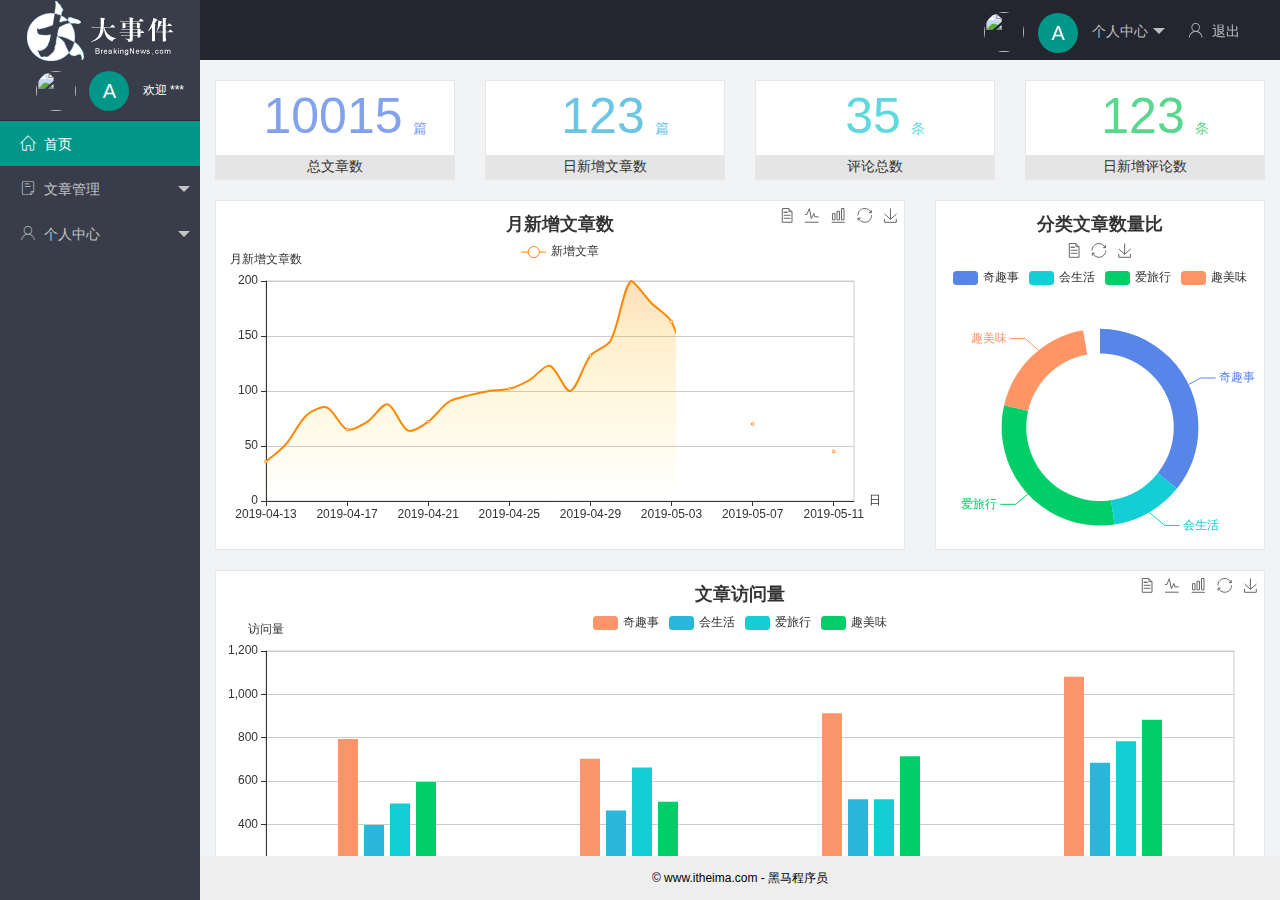
==== commit c743f733: "完成个人中心功能的开发" ====
--- a/index.html
+++ b/index.html
@@ -5,7 +5,7 @@
   <meta charset="UTF-8">
   <meta http-equiv="X-UA-Compatible" content="IE=edge">
   <meta name="viewport" content="width=device-width, initial-scale=1.0">
-  <title>后台首页</title>
+  <title>后台主页</title>
   <!-- 导入layui样式表 -->
   <link rel="stylesheet" href="./assets/lib/layui/css/layui.css">
   <!-- 导入字体图标库 -->
@@ -30,9 +30,9 @@
             个人中心
           </a>
           <dl class="layui-nav-child">
-            <dd><a href="">基本资料</a></dd>
-            <dd><a href="">更换头像</a></dd>
-            <dd><a href="">重置密码</a></dd>
+            <dd><a href="./user/user_info.html" target="fm">基本资料</a></dd>
+            <dd><a href="./user/user_avatar.html" target="fm">更换头像</a></dd>
+            <dd><a href="./user/user_pwd.html" target="fm">重置密码</a></dd>
           </dl>
         </li>
         <li class="layui-nav-item" lay-header-event="menuRight" lay-unselect>
@@ -56,18 +56,30 @@
           <li class="layui-nav-item">
             <a class="" href="javascript:;"><span class="iconfont icon-16"></span>文章管理</a>
             <dl class="layui-nav-child">
-              <dd><a href="javascript:;"><i class="layui-icon layui-icon-app"></i>文章类别</a></dd>
-              <dd><a href="javascript:;"><i class="layui-icon layui-icon-app"></i>文章列表</a></dd>
-              <dd><a href="javascript:;"><i class="layui-icon layui-icon-app"></i>发表文章</a></dd>
+              <dd>
+                <a href="javascript:;"><i class="layui-icon layui-icon-app"></i>文章类别</a>
+              </dd>
+              <dd>
+                <a href="javascript:;"><i class="layui-icon layui-icon-app"></i>文章列表</a>
+              </dd>
+              <dd>
+                <a href="javascript:;"><i class="layui-icon layui-icon-app"></i>发布文章</a>
+              </dd>
             </dl>
           </li>
           <li class="layui-nav-item">
             <a href="javascript:;"><span class="iconfont icon-user
               "></span>个人中心</a>
             <dl class="layui-nav-child">
-              <dd><a href="javascript:;"><i class="layui-icon layui-icon-app"></i>基本资料</a></dd>
-              <dd><a href="javascript:;"><i class="layui-icon layui-icon-app"></i>更换头像</a></dd>
-              <dd><a href="javascript:;"><i class="layui-icon layui-icon-app"></i>重置密码</a></dd>
+              <dd>
+                <a href="./user/user_info.html" target="fm"><i class="layui-icon layui-icon-app"></i>基本资料</a>
+              </dd>
+              <dd>
+                <a href="./user/user_avatar.html" target="fm"><i class="layui-icon layui-icon-app"></i>更换头像</a>
+              </dd>
+              <dd>
+                <a href="./user/user_pwd.html" target="fm"><i class="layui-icon layui-icon-app"></i>重置密码</a>
+              </dd>
             </dl>
           </li>
         </ul>
